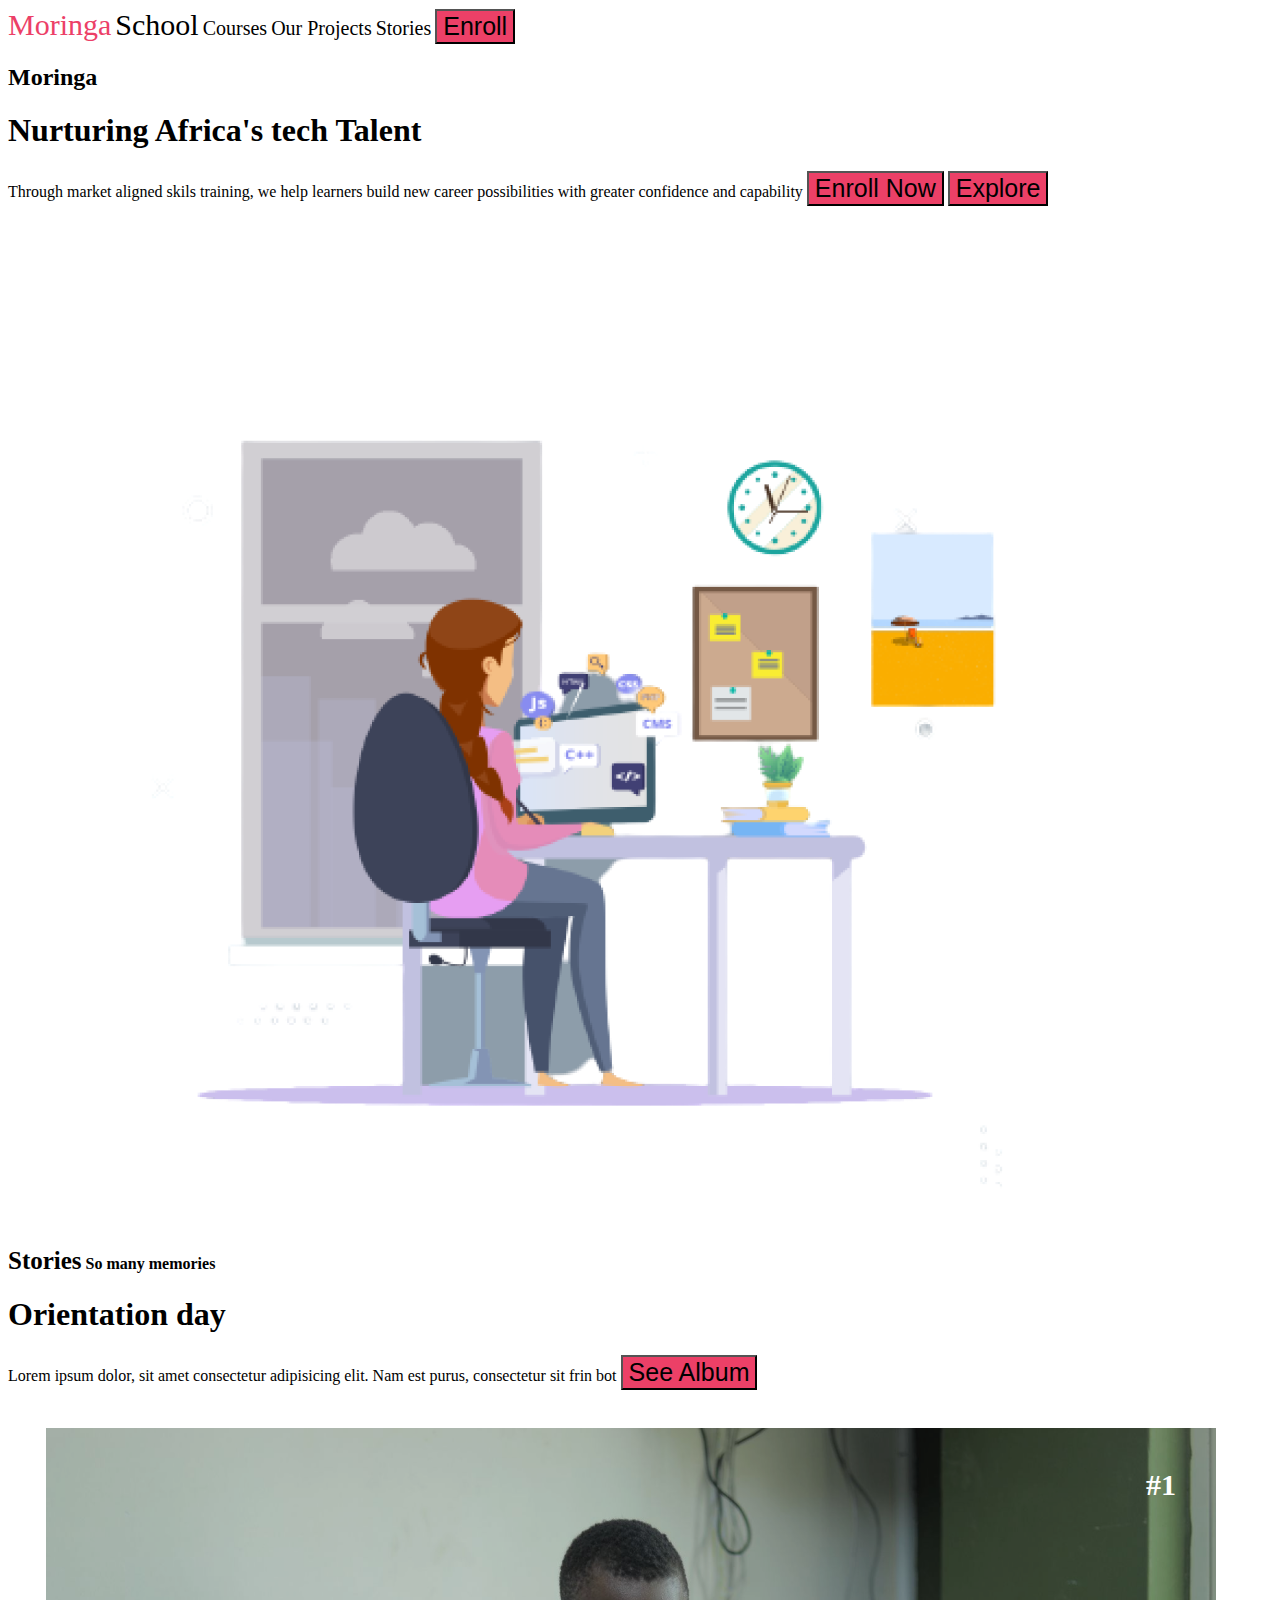
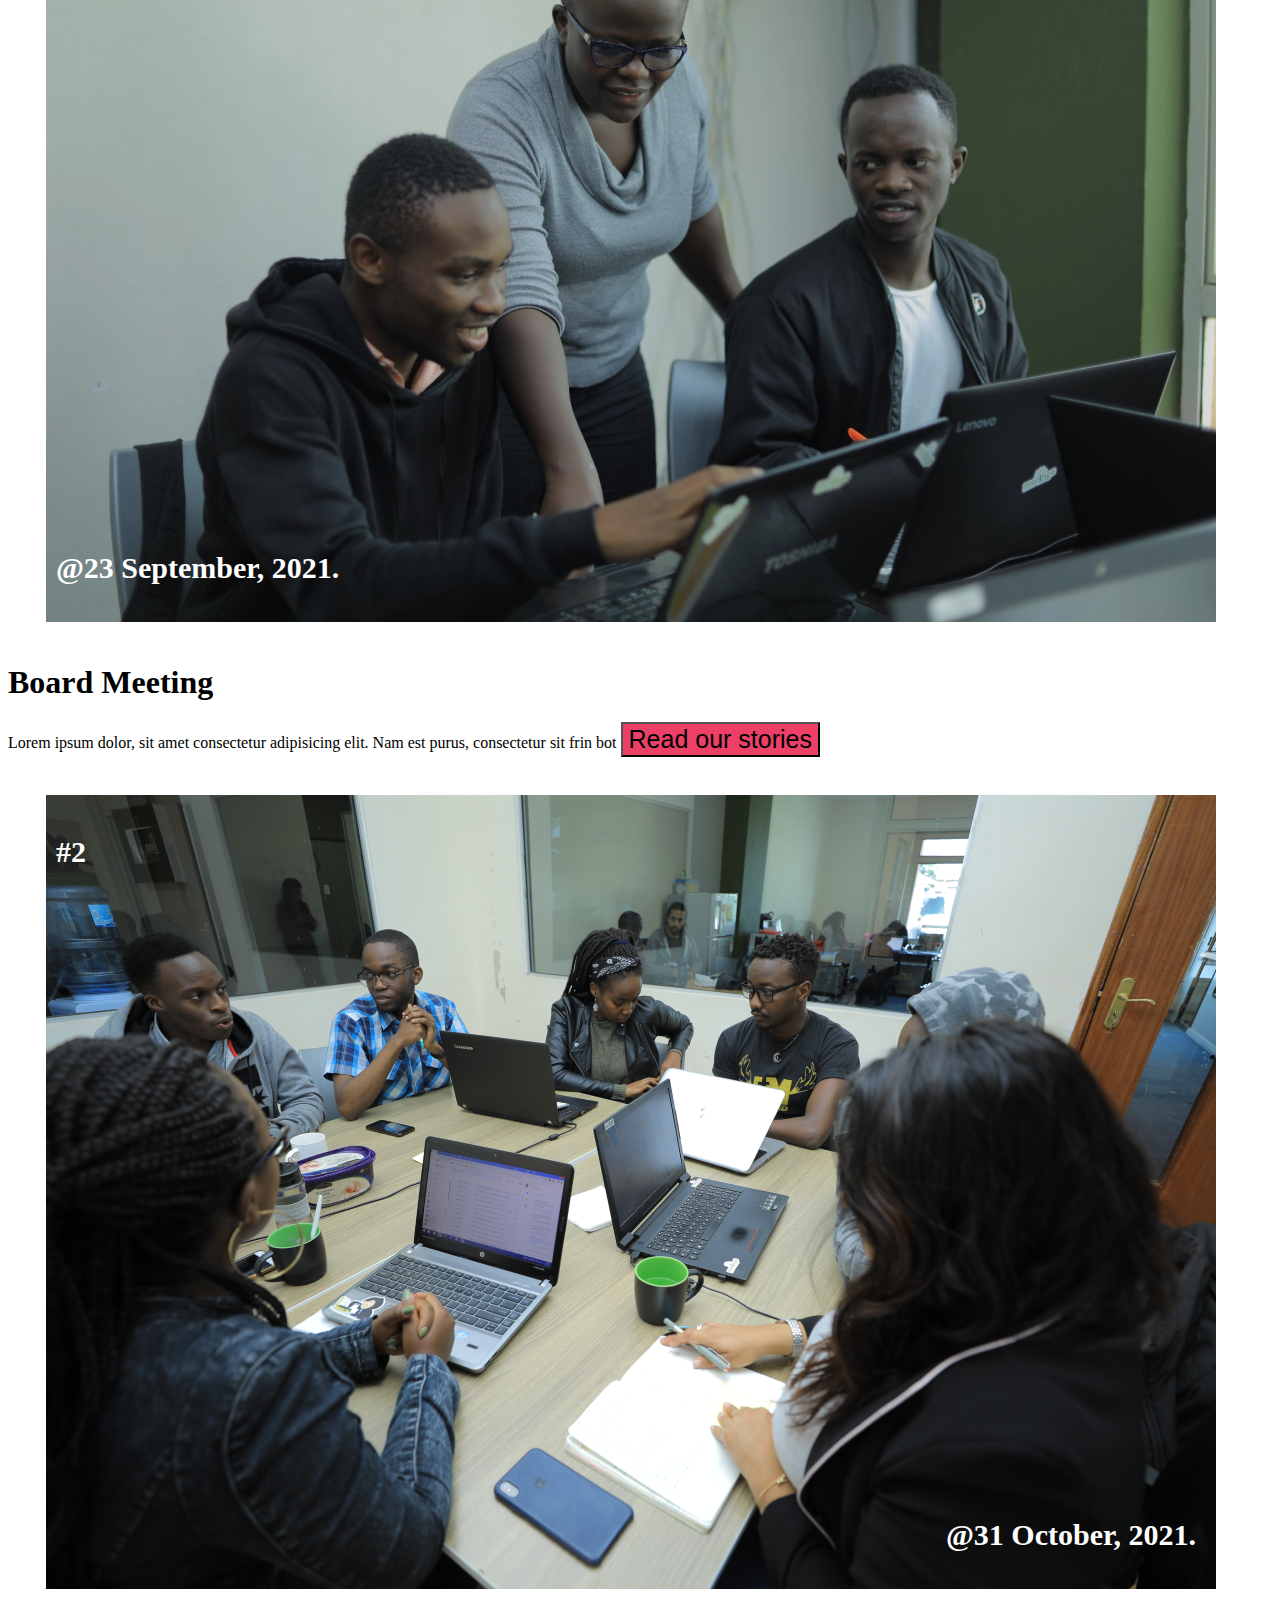
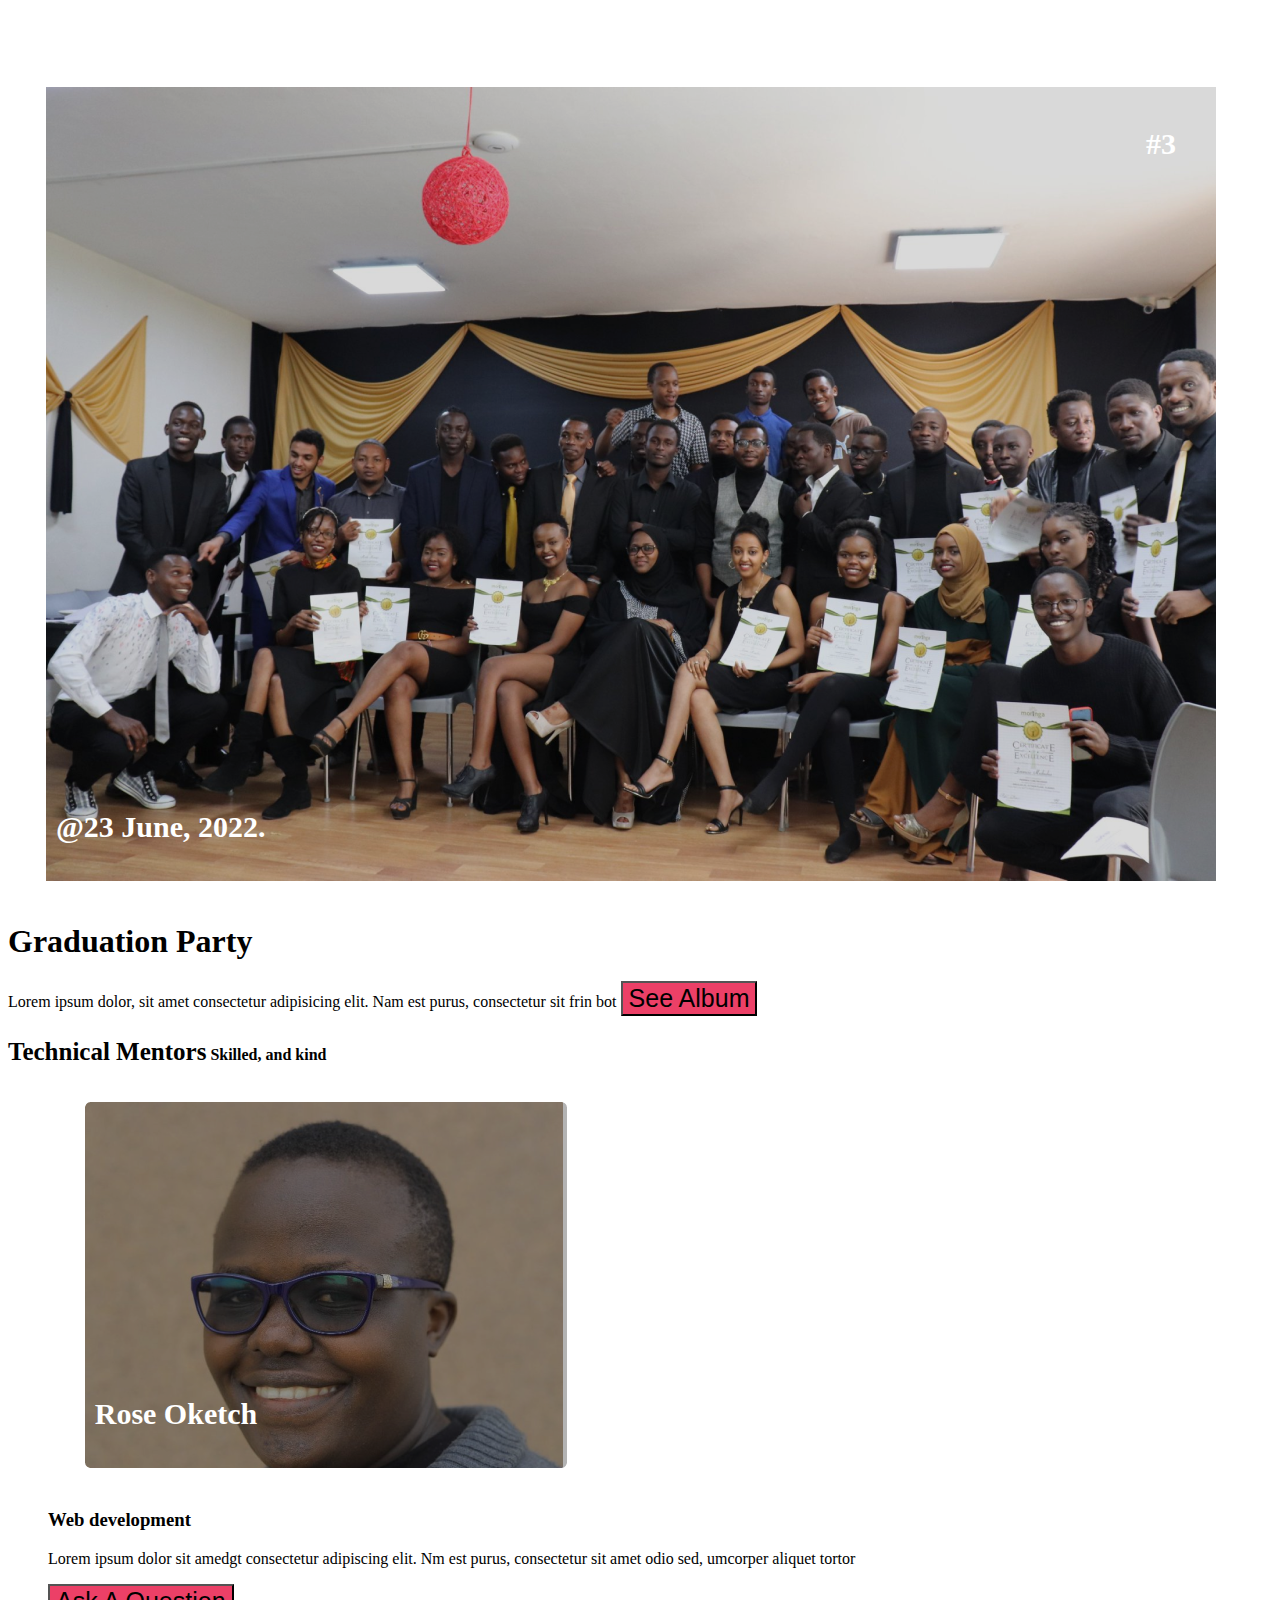
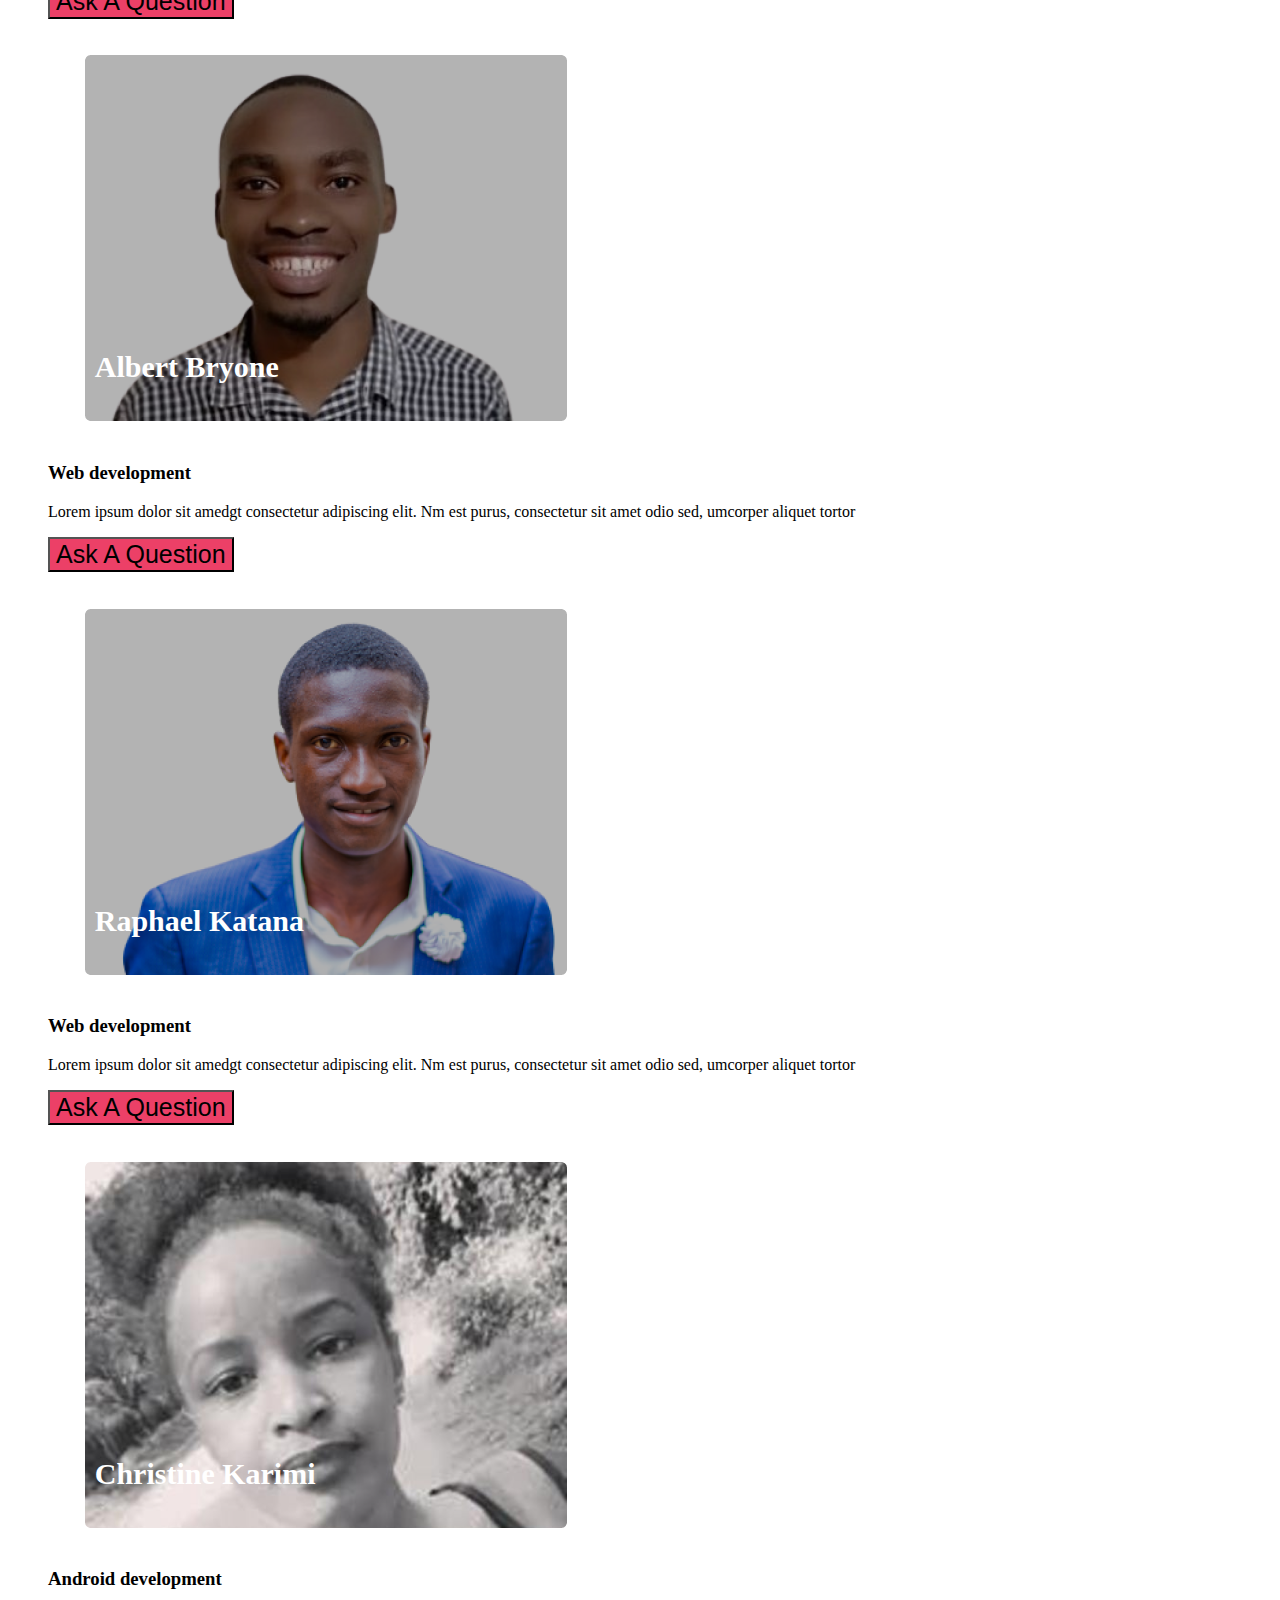
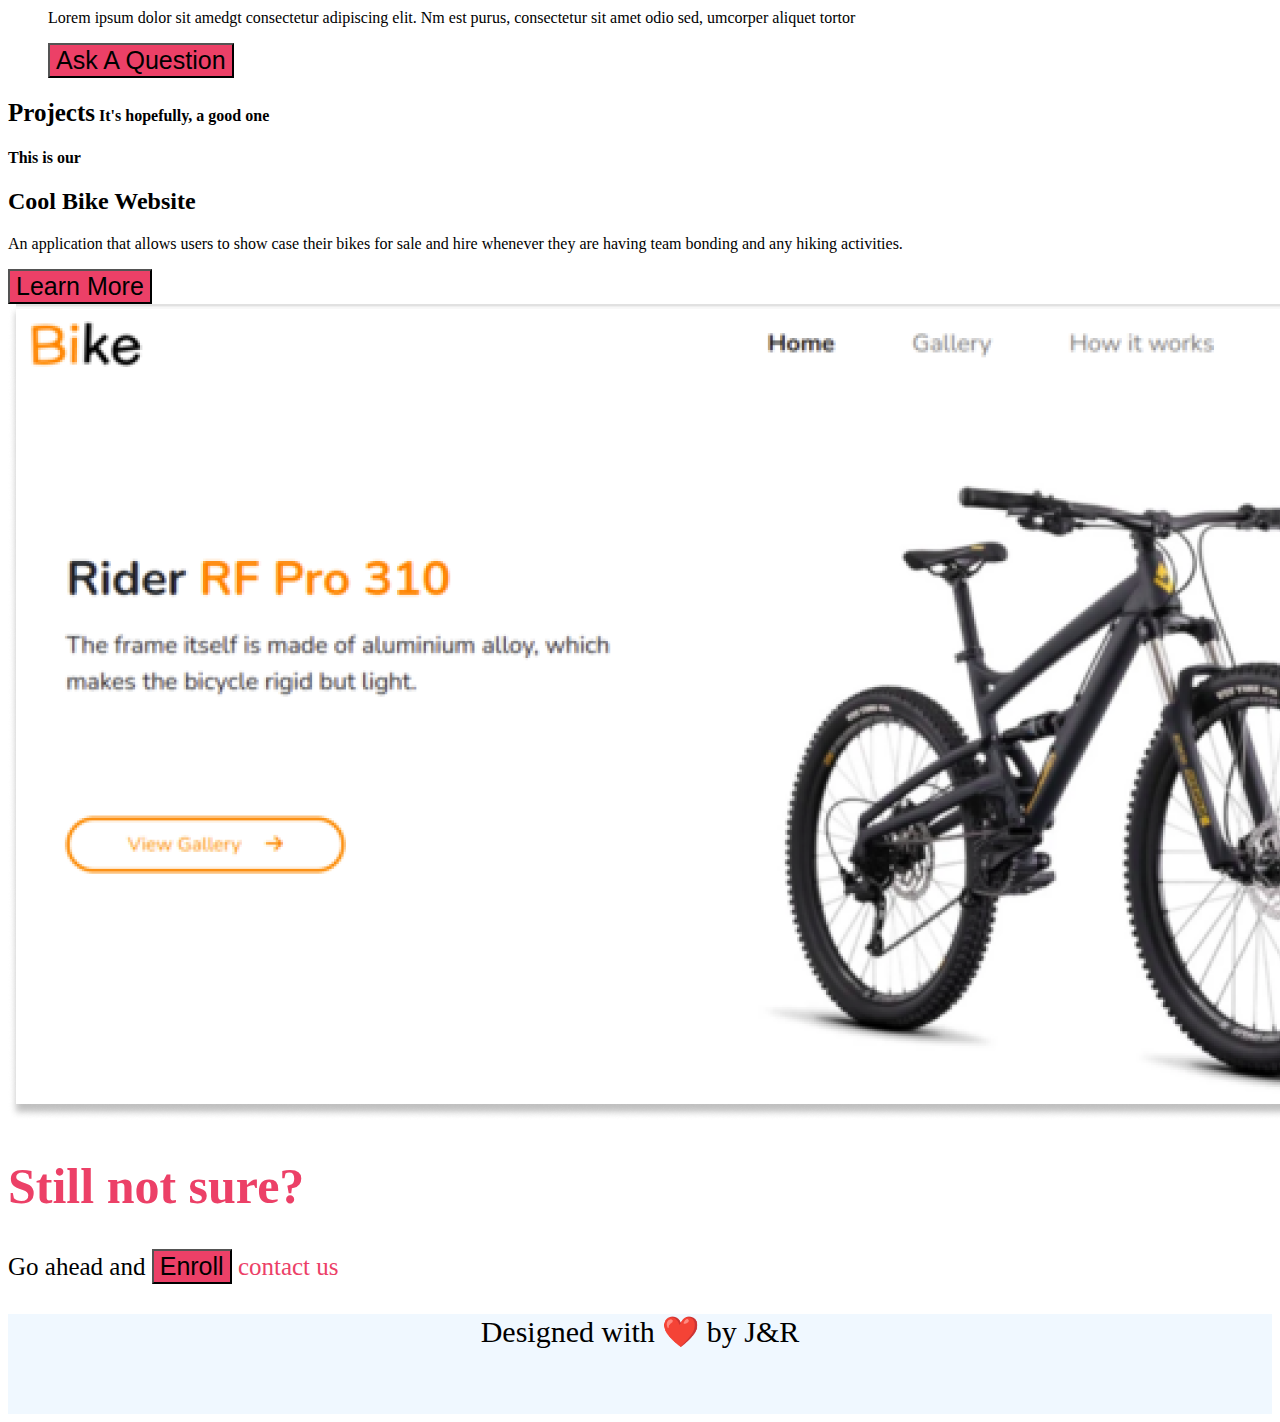
==== index.html @ cd803a80 "Added the overlay text on the images using <div> and classes to specify the css parameters" ====
<!DOCTYPE html>
<html lang="en">
<head>
    <meta charset="UTF-8">
    <meta http-equiv="X-UA-Compatible" content="IE=edge">
    <meta name="viewport" content="width=device-width, initial-scale=1.0">
    <title>Moringa School</title>
    <link rel="stylesheet" type="text/css" href="./assets/css/style.css">
</head>
<body>
    <header>
        <div class="bar">
            <a class="mor">Moringa</a> <a class="nav">School</a>
            <a class="cour">Courses</a>
            <a class="cour">Our Projects</a>
            <a class="cour">Stories</a>
            <button class="btn">Enroll</button>
        </div>
    </header>
    <div class="p1">
        <h2>Moringa</h2>
        <h1>Nurturing Africa's tech Talent</h1>
        <p>Through market aligned skils training, we help learners build new career possibilities with greater confidence and capability 
            <button class="btn">Enroll Now</button>
            <button class="btn">Explore</button>
        </p>
        <img class="img1" src="assets/images/image1.png" alt="IMG">
        <br>
    </div>
    
    <h4><a class="stor"><strong>Stories</strong></a> So many memories</h4>
    <div>
        <h1>Orientation day</h1>
        <p>
            Lorem ipsum dolor, sit amet consectetur adipisicing elit. Nam est purus, consectetur sit frin bot
            <button class="btn">See Album</button>
        </p>
        <div class="img">
            <img src="assets/images/image 2.png" alt="IMG">
            <h4 class="ck">
                @23 September, 2021.
            </h4>
            <h3 class="top">
                #1
            </h3>
        </div>
    </div>
    <div>
        <h1>Board Meeting</h1>
        <p>
            Lorem ipsum dolor, sit amet consectetur adipisicing elit. Nam est purus, consectetur sit frin bot
            <button class="btn">Read our stories</button>
        </p>
        <div class="img">
            <img src="assets/images/image 3.png" alt="IMG">
            <h4 class="img3">
                @31 October, 2021.
            </h4>
            <h3 class="tl">
                #2
            </h3>
        </div>
    </div>
    <br>
    <div>
        <div class="img">
            <img src="assets/images/image 4.png" alt="IMG">
            <h4 class="ck">
                @23 June, 2022.
            </h4>
            <h3 class="top">
                #3
            </h3>
        </div>
        <h1>Graduation Party</h1>
        <p>
            Lorem ipsum dolor, sit amet consectetur adipisicing elit. Nam est purus, consectetur sit frin bot
            <button class="btn">See Album</button>
        </p>
    </div>
    <h4><a class="stor"><strong>Technical Mentors</strong></a> Skilled, and kind</h4>
    <div>
       <ul>
           <div>
            <div class="img">
                <img src="assets/images/image 5.png" alt="IMG">
                <h4 class="ck">
                    Rose Oketch
                </h4>
            </div>
               <h3>Web development</h3>
               <p>Lorem ipsum dolor sit amedgt consectetur adipiscing elit. Nm est purus, consectetur sit amet odio sed, umcorper aliquet tortor</p>
               <button class="btn">Ask A Question</button>
           </div>
           <div>
            <div class="img">
                <img src="assets/images/image 6.png" alt="IMG">
                <h4 class="ck">
                    Albert Bryone
                </h4>
            </div>
                <h3>Web development</h3>
                <p>Lorem ipsum dolor sit amedgt consectetur adipiscing elit. Nm est purus, consectetur sit amet odio sed, umcorper aliquet tortor</p>
                <button class="btn">Ask A Question</button>
            </div>
            <div>
                <div class="img">
                    <img src="assets/images/image 7.png" alt="IMG">
                    <h4 class="ck">
                        Raphael Katana
                    </h4>
                </div>
                <h3>Web development</h3>
                <p>Lorem ipsum dolor sit amedgt consectetur adipiscing elit. Nm est purus, consectetur sit amet odio sed, umcorper aliquet tortor</p>
                <button class="btn">Ask A Question</button>
            </div>
            <div>
                <div class="img">
                    <img src="assets/images/image 8.png" alt="IMG">
                    <h4 class="ck">
                        Christine Karimi
                    </h4>
                </div>
                
                <h3>Android development</h3>
                <p>Lorem ipsum dolor sit amedgt consectetur adipiscing elit. Nm est purus, consectetur sit amet odio sed, umcorper aliquet tortor</p>
                <button class="btn">Ask A Question</button>
            </div>
       </ul>
    </div>
    <h4><a class="stor"><strong>Projects</strong></a> It's hopefully, a good one</h4>
    <div>
        <h4>This is our</h4>
        <h2>Cool Bike Website</h2>
        <p>An application that allows users to show case their bikes for sale and hire whenever they are having team bonding and any hiking activities.</p>
        <button class="btn">Learn More</button>
        <img src="assets/images/image 9.png" alt="IMG">
    </div>
    <div class="ld">
        <h1 class="h2">Still not sure?</h1>
        <p>Go ahead and <button class="btn">Enroll</button> <a class="con"> contact us</a></p>
    </div>
    <footer>
        <p>Designed with ❤️ by J&R</p>
    </footer>      
</body>
</html>
---- assets/css/style.css ----
body{
    font-family: 'Nunito';
}
.nav{
    font-size: 30px;
}
.bar{
    width: 100%;
}
.cour{
    font-size: 20px;
    text-align: right;
}
.btn{
    font-size: 25px;
    background-color: #EC4067;
    align-items: right;
}

.mor{
    font-size: 30px;
    color: #EC4067;
}

.p1{
    width: 100%;
}
.stor{
    font-size: 25px;
    font-family: 'Nunito';
}
.h2{
    color: #EC4067;
}
.con{
    color: #EC4067;
}
.ld{
    font-size: 25px;
}
footer{
    font-size: 30px;
    text-align: center;
    height: 100px;
    background-color: aliceblue;
    
}
.img{
    margin: 3%;
    position: relative;
}
.ck{
    position: absolute;
    bottom: 1px;
    left: 10px;
    color: white;
    font-size: 30px;
    font: 'Nunito';
}
.top{
    position: absolute;
    top: 10px;
    left: 1100px;
    color: white;
    font-size: 30px;
    font: 'Nunito';
}
.img3{
    position: absolute;
    bottom: 1px;
    left: 900px;
    color: white;
    font-size: 30px;
    font: 'Nunito';
}
.tl{
    position: absolute;
    top: 10px;
    left: 10px;
    color: white;
    font-size: 30px;
    font: 'Nunito';
}
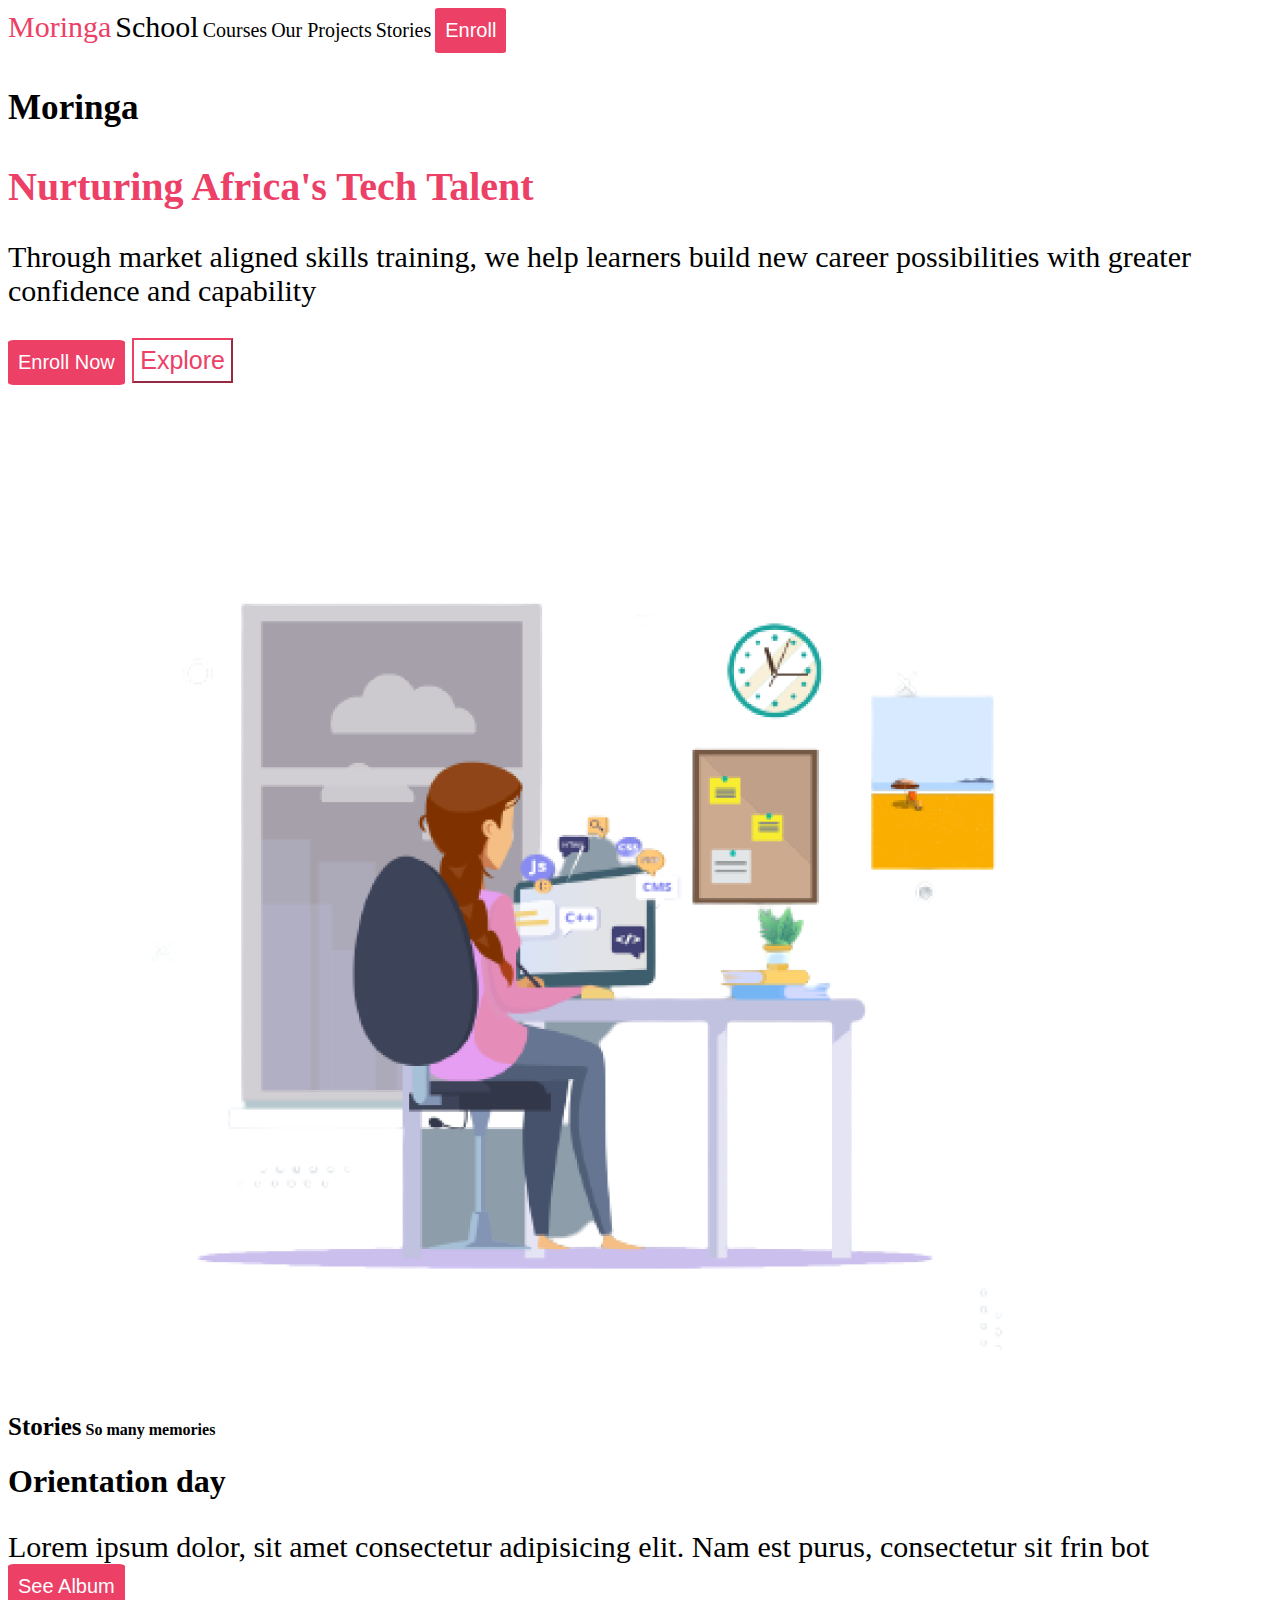
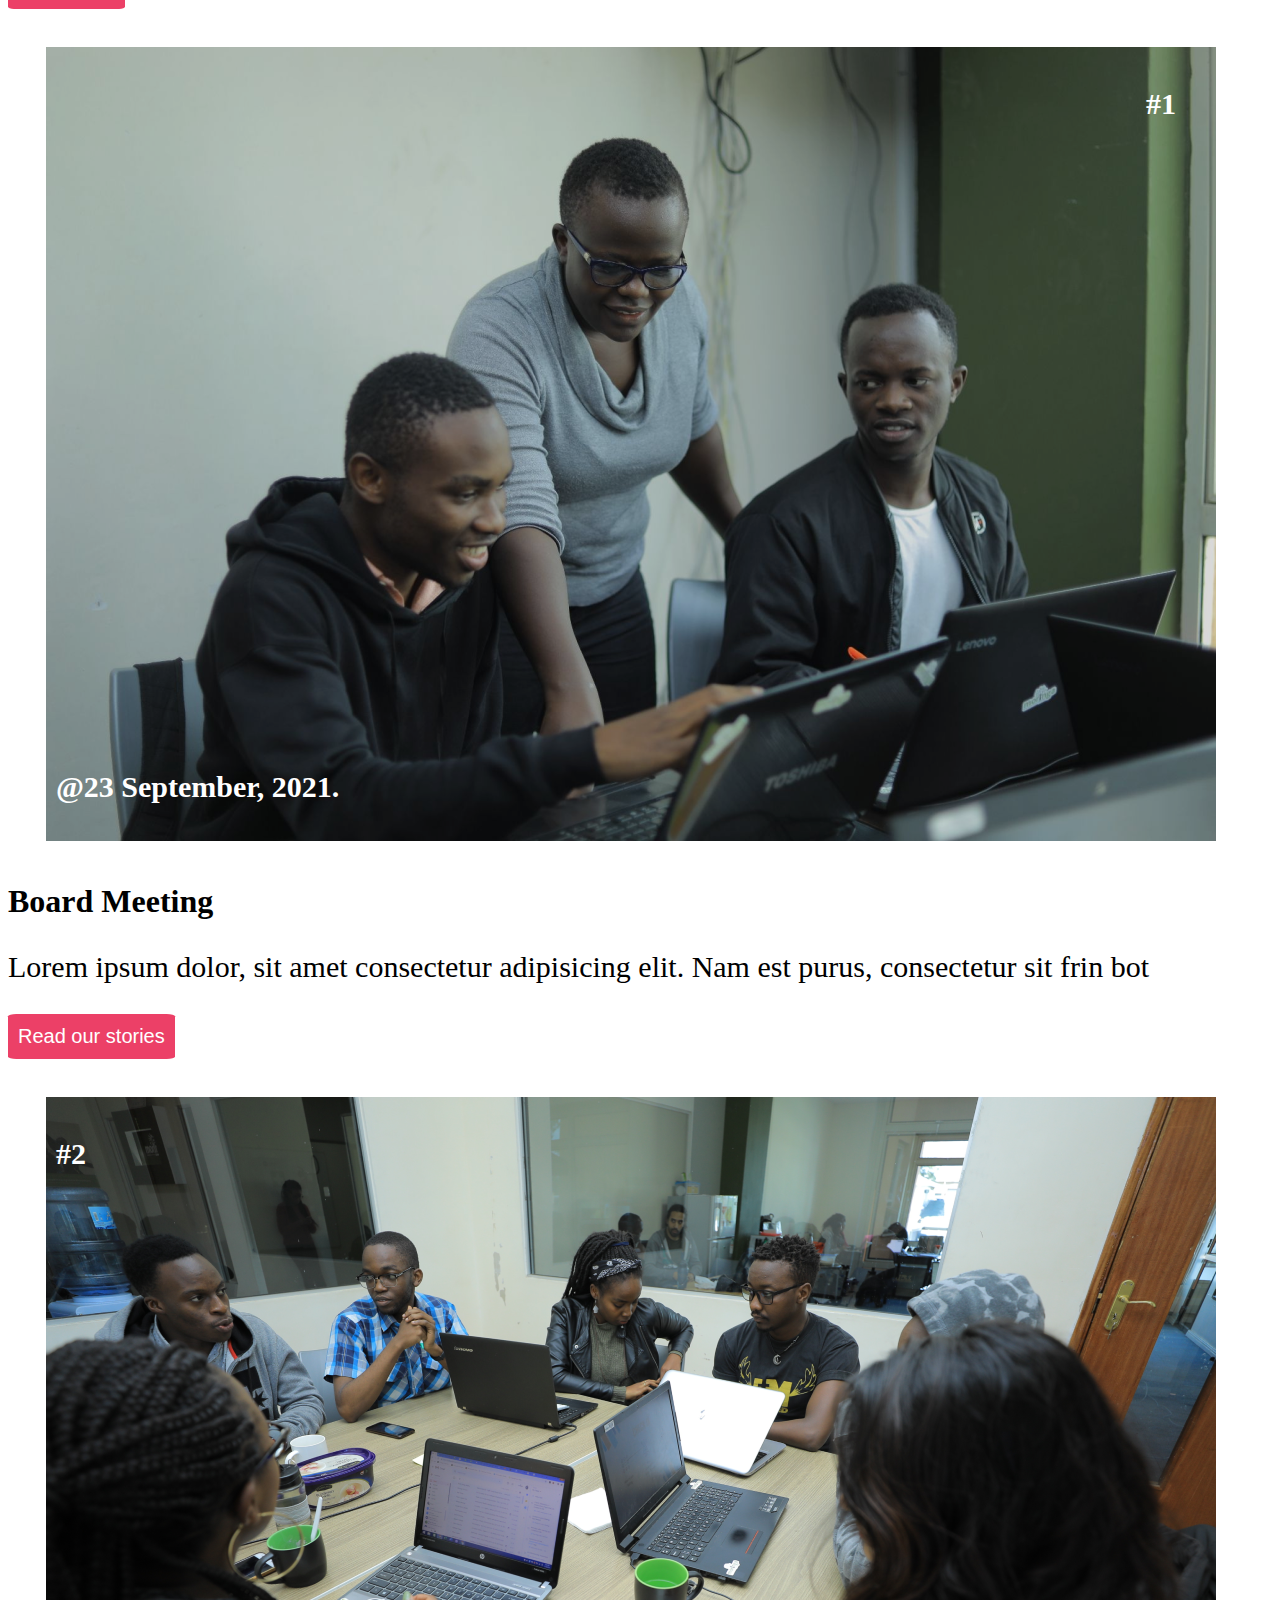
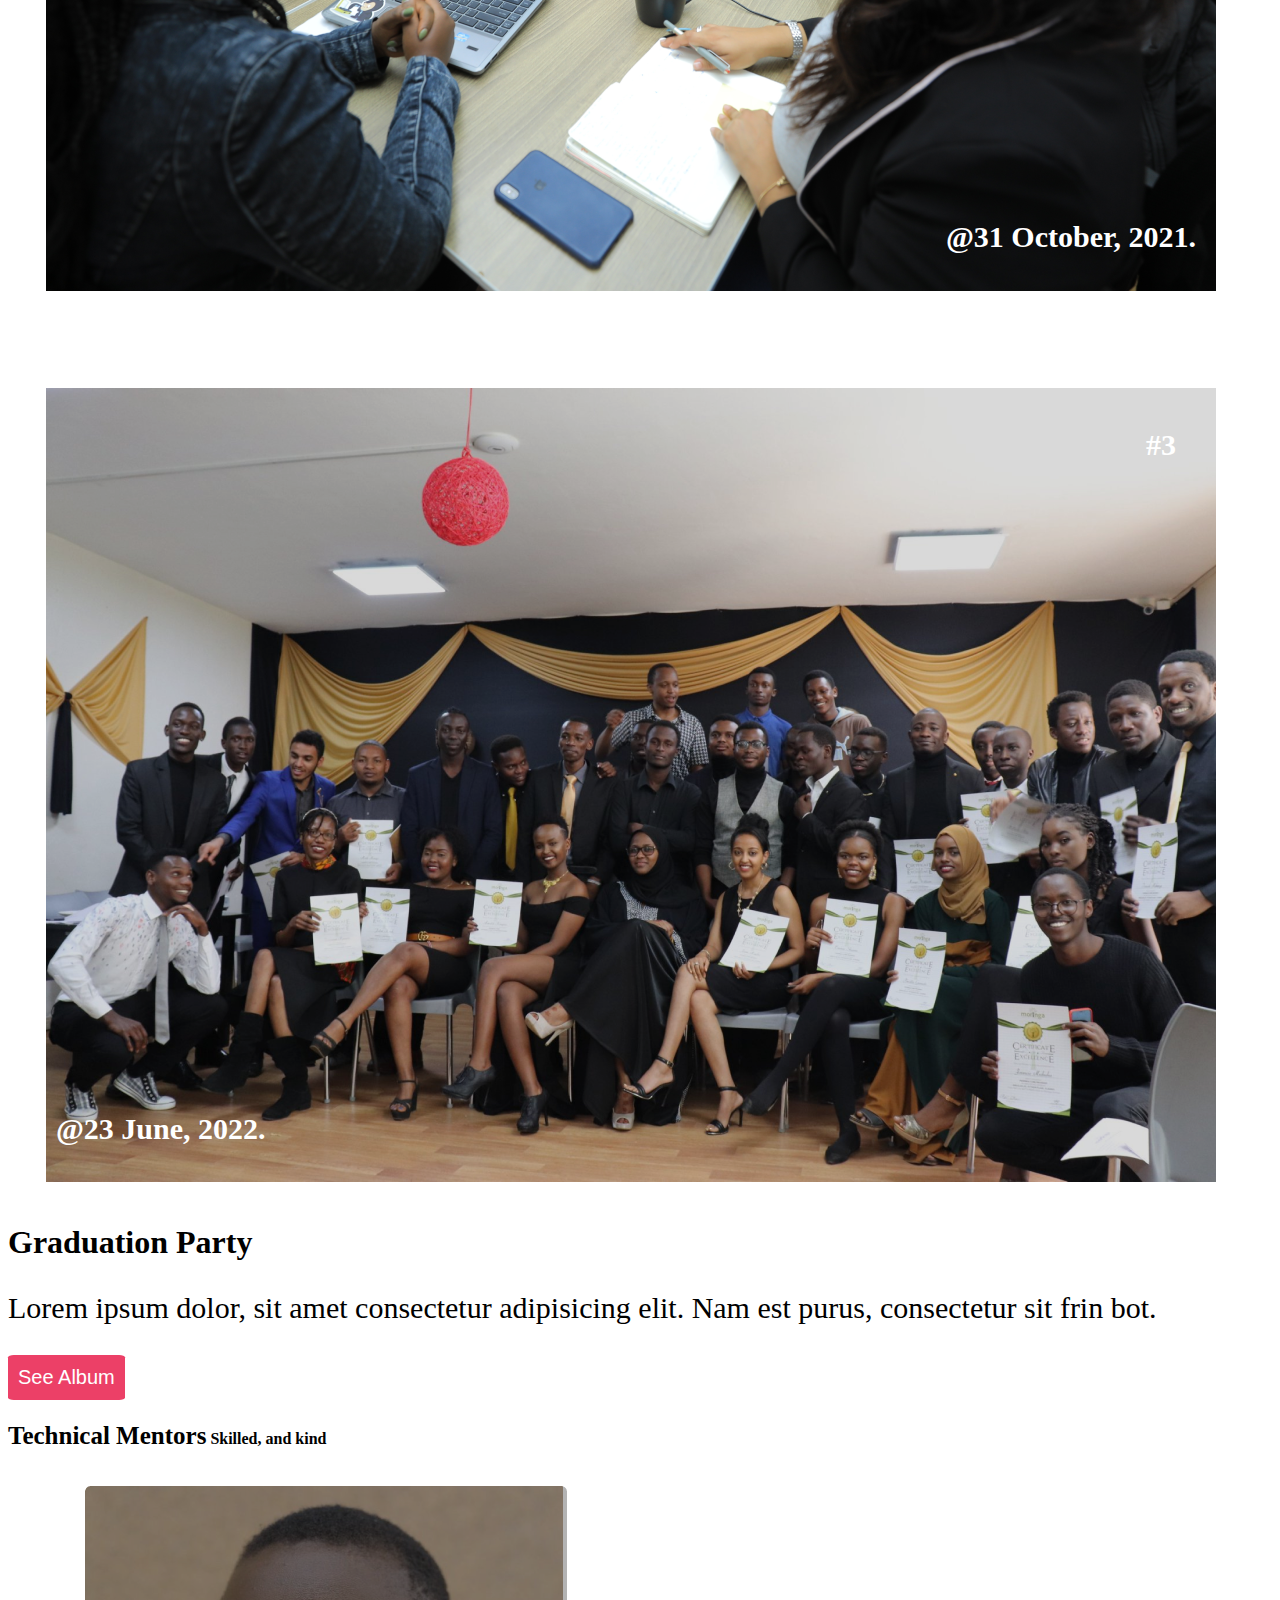
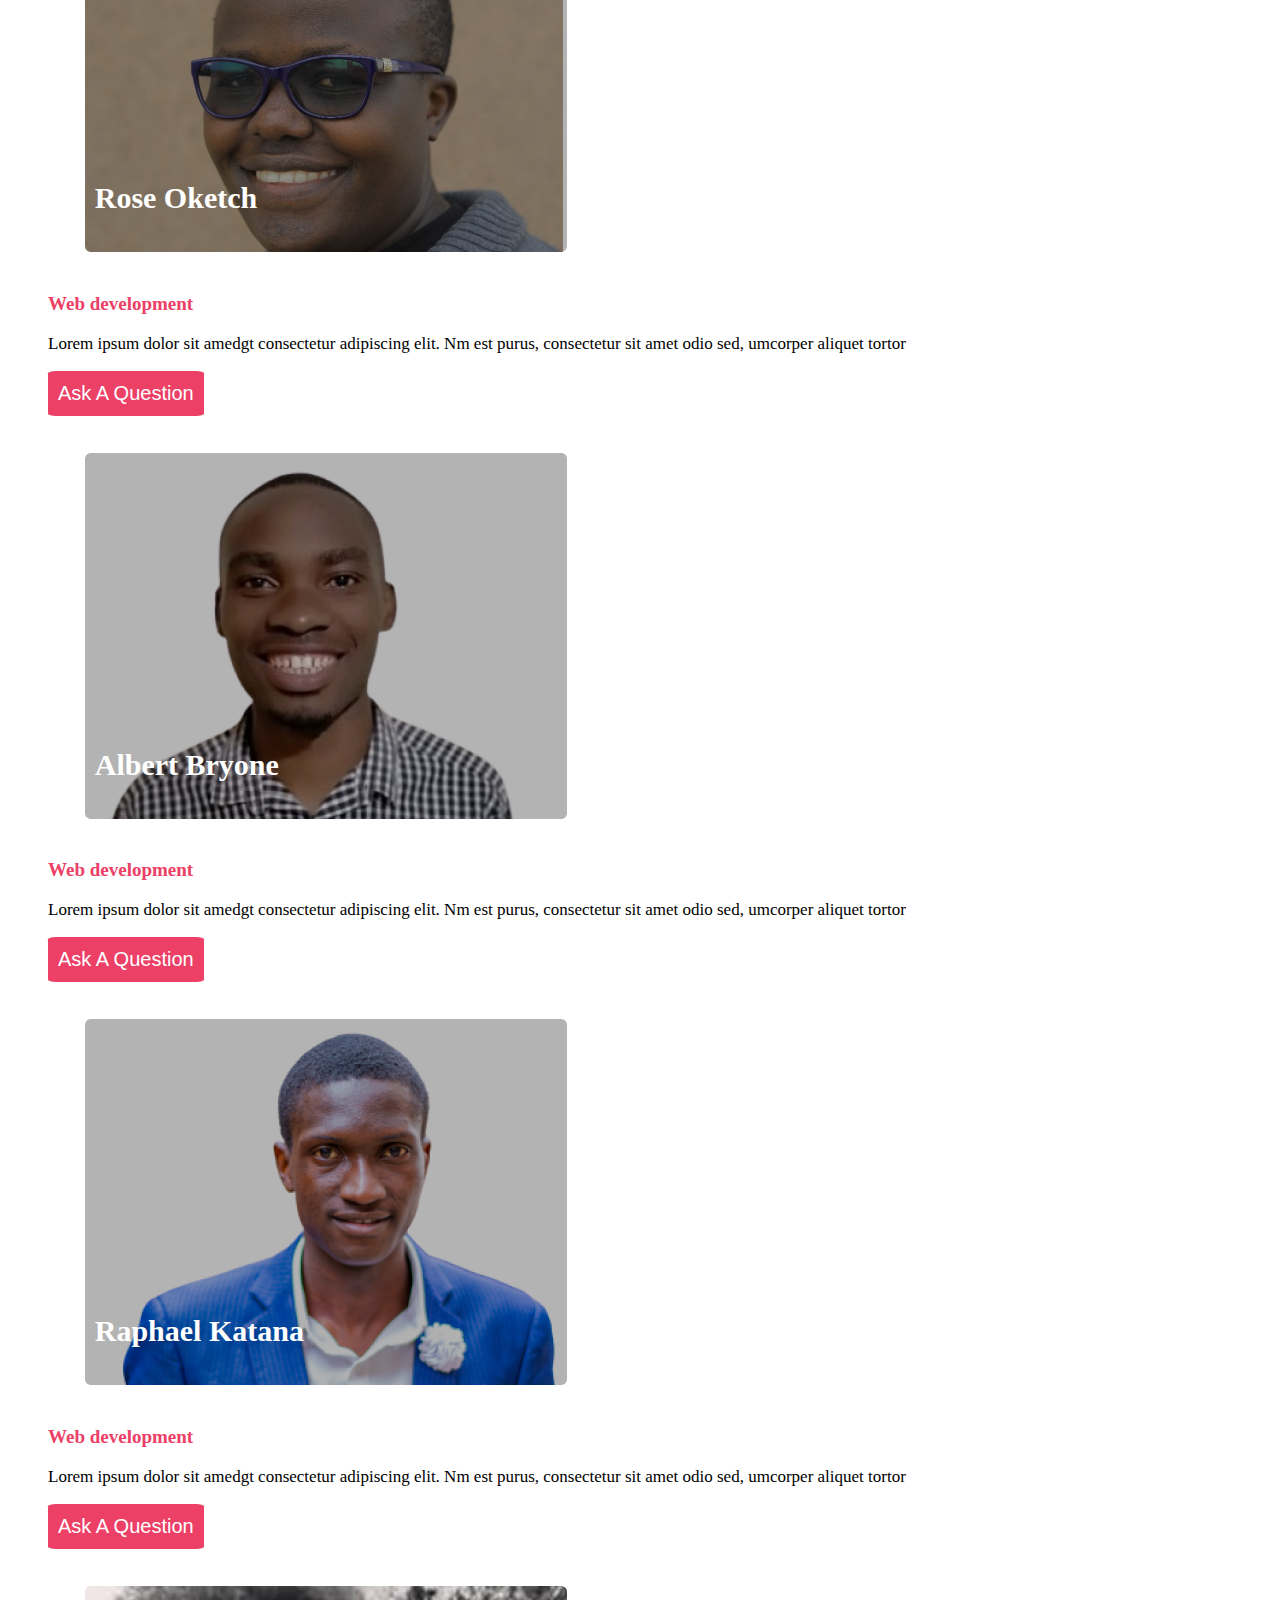
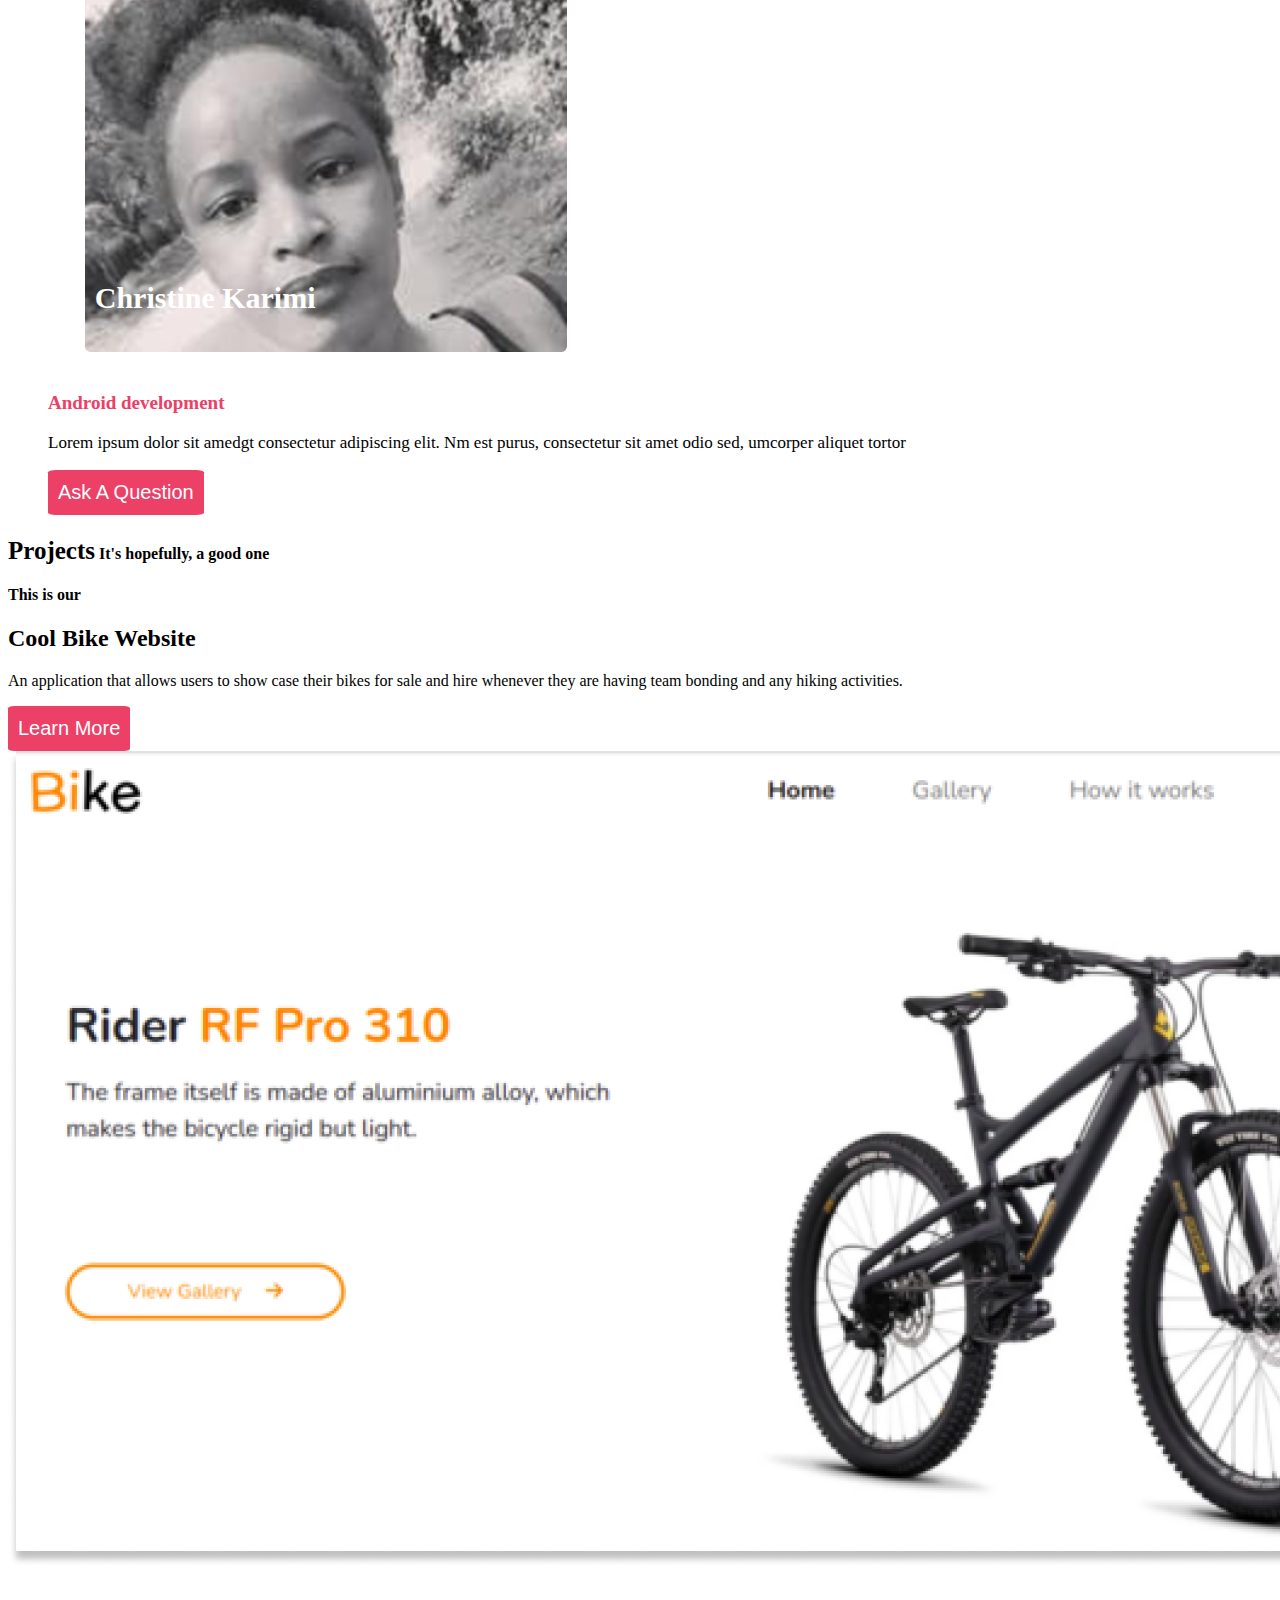
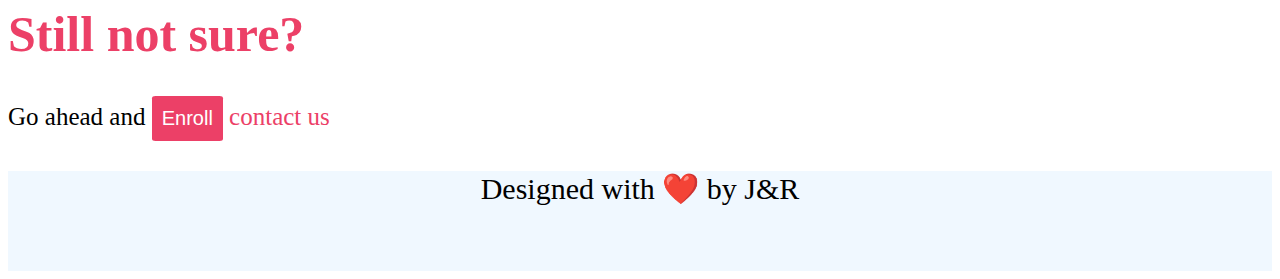
==== commit cf23ba5d: "Designed the buttons and the font color fot the colored text of the website" ====
--- a/index.html
+++ b/index.html
@@ -18,12 +18,13 @@
         </div>
     </header>
     <div class="p1">
-        <h2>Moringa</h2>
-        <h1>Nurturing Africa's tech Talent</h1>
-        <p>Through market aligned skils training, we help learners build new career possibilities with greater confidence and capability 
+        <h3>Moringa</h3>
+        <h1 class="nurture">Nurturing Africa's Tech Talent</h1>
+        <div>
+            <p class="p1">Through market aligned skills training, we help learners build new career possibilities with greater confidence and capability</p>
             <button class="btn">Enroll Now</button>
-            <button class="btn">Explore</button>
-        </p>
+            <button class="btne">Explore</button>
+        </div>
         <img class="img1" src="assets/images/image1.png" alt="IMG">
         <br>
     </div>
@@ -31,7 +32,7 @@
     <h4><a class="stor"><strong>Stories</strong></a> So many memories</h4>
     <div>
         <h1>Orientation day</h1>
-        <p>
+        <p class="p1">
             Lorem ipsum dolor, sit amet consectetur adipisicing elit. Nam est purus, consectetur sit frin bot
             <button class="btn">See Album</button>
         </p>
@@ -47,10 +48,10 @@
     </div>
     <div>
         <h1>Board Meeting</h1>
-        <p>
+        <p class="p1">
             Lorem ipsum dolor, sit amet consectetur adipisicing elit. Nam est purus, consectetur sit frin bot
-            <button class="btn">Read our stories</button>
         </p>
+        <button class="btn">Read our stories</button>
         <div class="img">
             <img src="assets/images/image 3.png" alt="IMG">
             <h4 class="img3">
@@ -73,10 +74,10 @@
             </h3>
         </div>
         <h1>Graduation Party</h1>
-        <p>
-            Lorem ipsum dolor, sit amet consectetur adipisicing elit. Nam est purus, consectetur sit frin bot
-            <button class="btn">See Album</button>
+        <p class="p1">
+            Lorem ipsum dolor, sit amet consectetur adipisicing elit. Nam est purus, consectetur sit frin bot.
         </p>
+        <button class="btn">See Album</button>
     </div>
     <h4><a class="stor"><strong>Technical Mentors</strong></a> Skilled, and kind</h4>
     <div>
@@ -88,8 +89,8 @@
                     Rose Oketch
                 </h4>
             </div>
-               <h3>Web development</h3>
-               <p>Lorem ipsum dolor sit amedgt consectetur adipiscing elit. Nm est purus, consectetur sit amet odio sed, umcorper aliquet tortor</p>
+               <h3 class="web">Web development</h3>
+               <p class="tm">Lorem ipsum dolor sit amedgt consectetur adipiscing elit. Nm est purus, consectetur sit amet odio sed, umcorper aliquet tortor</p>
                <button class="btn">Ask A Question</button>
            </div>
            <div>
@@ -99,8 +100,8 @@
                     Albert Bryone
                 </h4>
             </div>
-                <h3>Web development</h3>
-                <p>Lorem ipsum dolor sit amedgt consectetur adipiscing elit. Nm est purus, consectetur sit amet odio sed, umcorper aliquet tortor</p>
+                <h3 class="web">Web development</h3>
+                <p class="tm">Lorem ipsum dolor sit amedgt consectetur adipiscing elit. Nm est purus, consectetur sit amet odio sed, umcorper aliquet tortor</p>
                 <button class="btn">Ask A Question</button>
             </div>
             <div>
@@ -110,8 +111,8 @@
                         Raphael Katana
                     </h4>
                 </div>
-                <h3>Web development</h3>
-                <p>Lorem ipsum dolor sit amedgt consectetur adipiscing elit. Nm est purus, consectetur sit amet odio sed, umcorper aliquet tortor</p>
+                <h3 class="web">Web development</h3>
+                <p class="tm">Lorem ipsum dolor sit amedgt consectetur adipiscing elit. Nm est purus, consectetur sit amet odio sed, umcorper aliquet tortor</p>
                 <button class="btn">Ask A Question</button>
             </div>
             <div>
@@ -122,8 +123,8 @@
                     </h4>
                 </div>
                 
-                <h3>Android development</h3>
-                <p>Lorem ipsum dolor sit amedgt consectetur adipiscing elit. Nm est purus, consectetur sit amet odio sed, umcorper aliquet tortor</p>
+                <h3 class="web">Android development</h3>
+                <p class="tm">Lorem ipsum dolor sit amedgt consectetur adipiscing elit. Nm est purus, consectetur sit amet odio sed, umcorper aliquet tortor</p>
                 <button class="btn">Ask A Question</button>
             </div>
        </ul>
--- a/assets/css/style.css
+++ b/assets/css/style.css
@@ -12,9 +12,16 @@
     text-align: right;
 }
 .btn{
-    font-size: 25px;
+    font-size: 20px;
     background-color: #EC4067;
     align-items: right;
+    color: white;
+    border-style: hidden;
+    border-radius: 5%;
+    text-align: center;
+    width: auto; 
+    height: 45px; 
+    padding: 10px;
 }
 
 .mor{
@@ -81,3 +88,27 @@
     font-size: 30px;
     font: 'Nunito';
 }
+.nurture{
+    font-size: 40px;
+    color: #EC4067;
+}
+.btne{
+    font-size: 25px;
+    background-color: white;
+    align-items: right;
+    color: #EC4067;
+    border-color: #EC4067;
+    width: auto; 
+    height: 45px; 
+    border-radius: 0%;
+}
+.p1{
+    font-size: 30px;
+}
+.tm{
+    font-size: 17px;
+}
+.web{
+    color: #EC4067;
+    font-size: 19px;
+}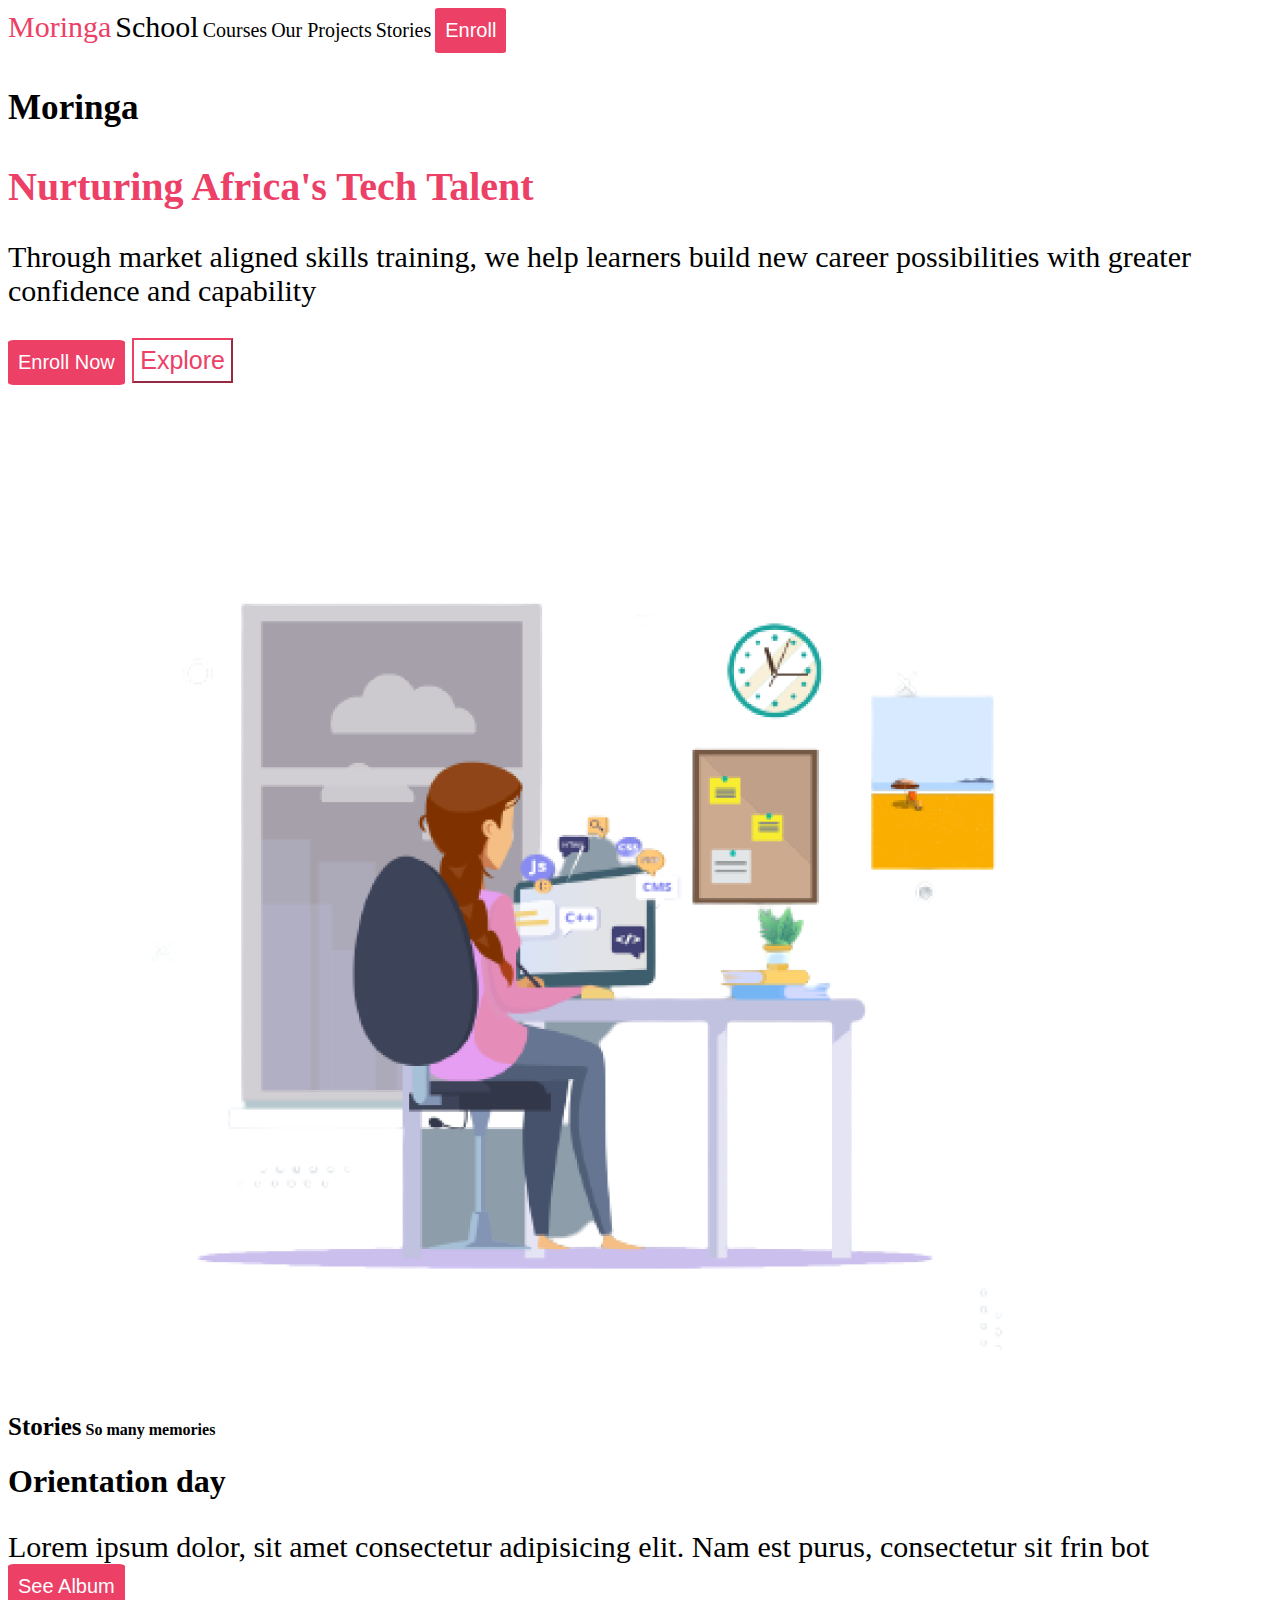
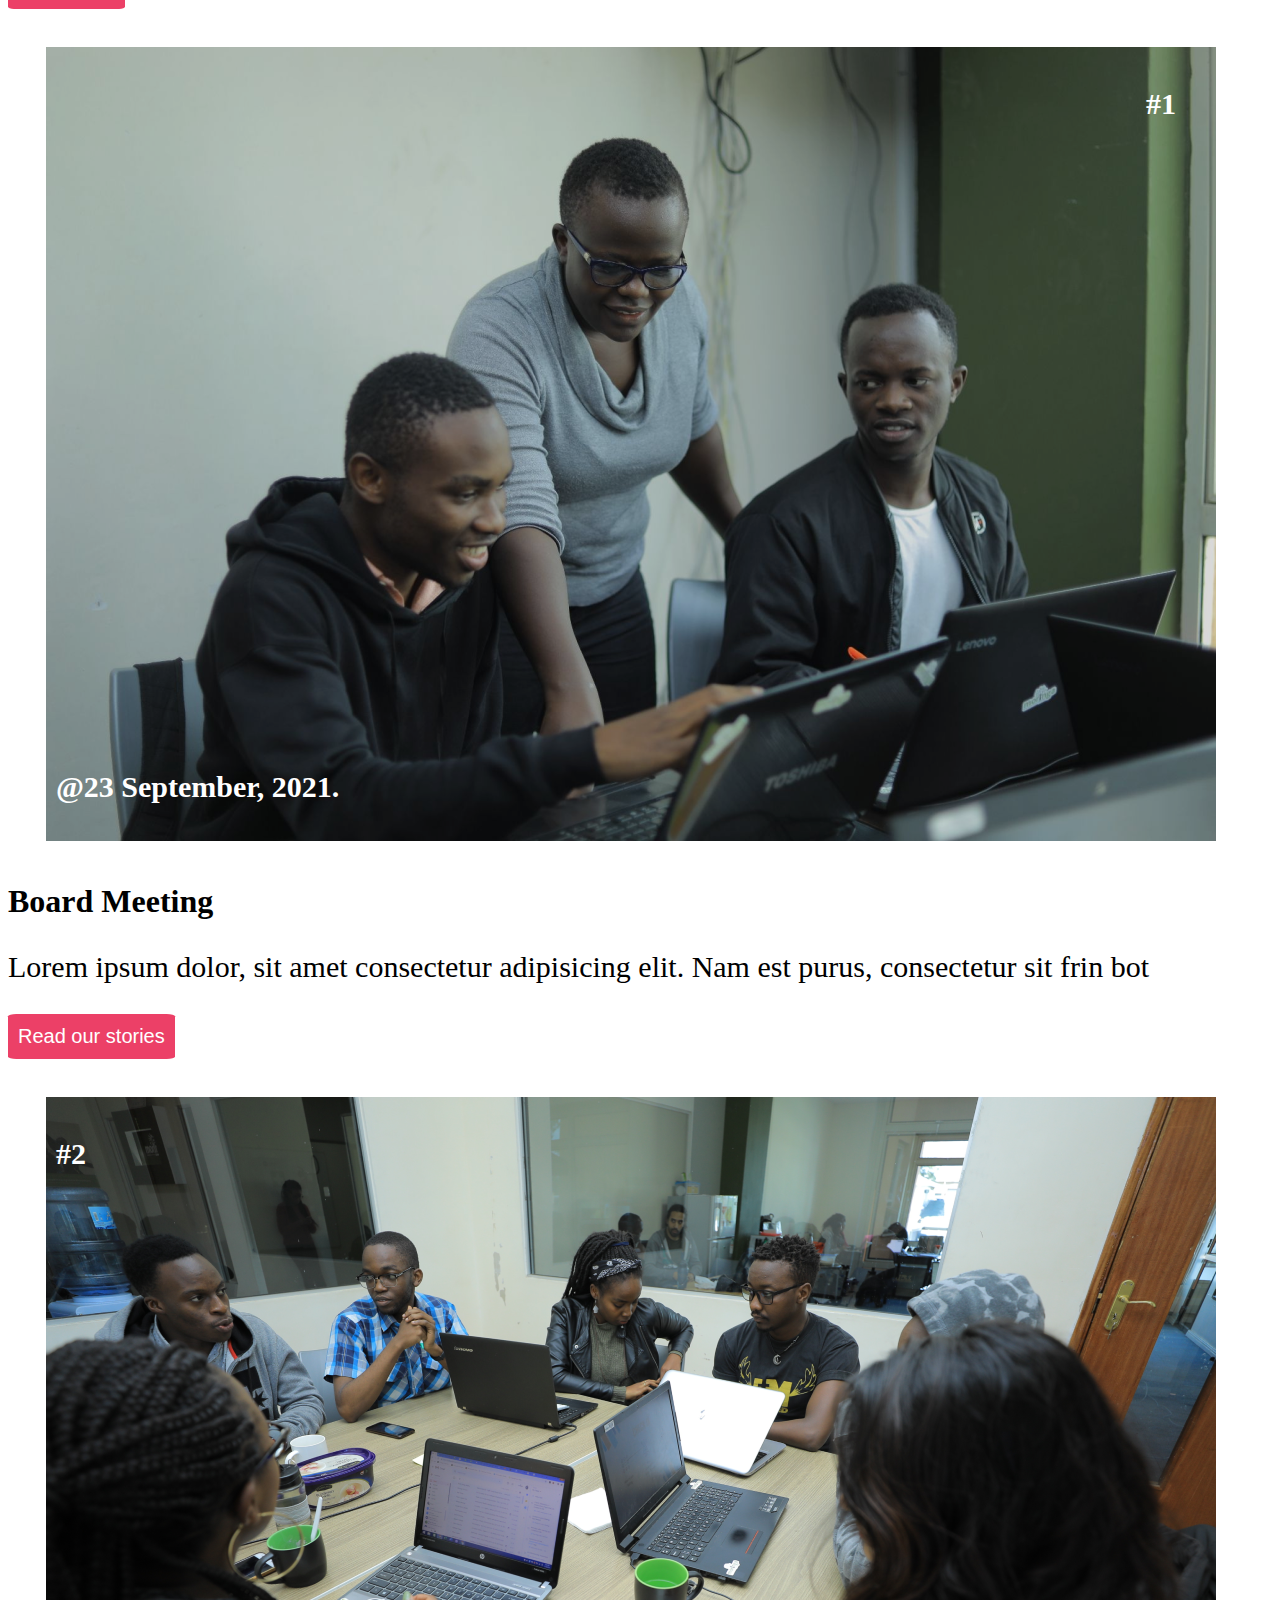
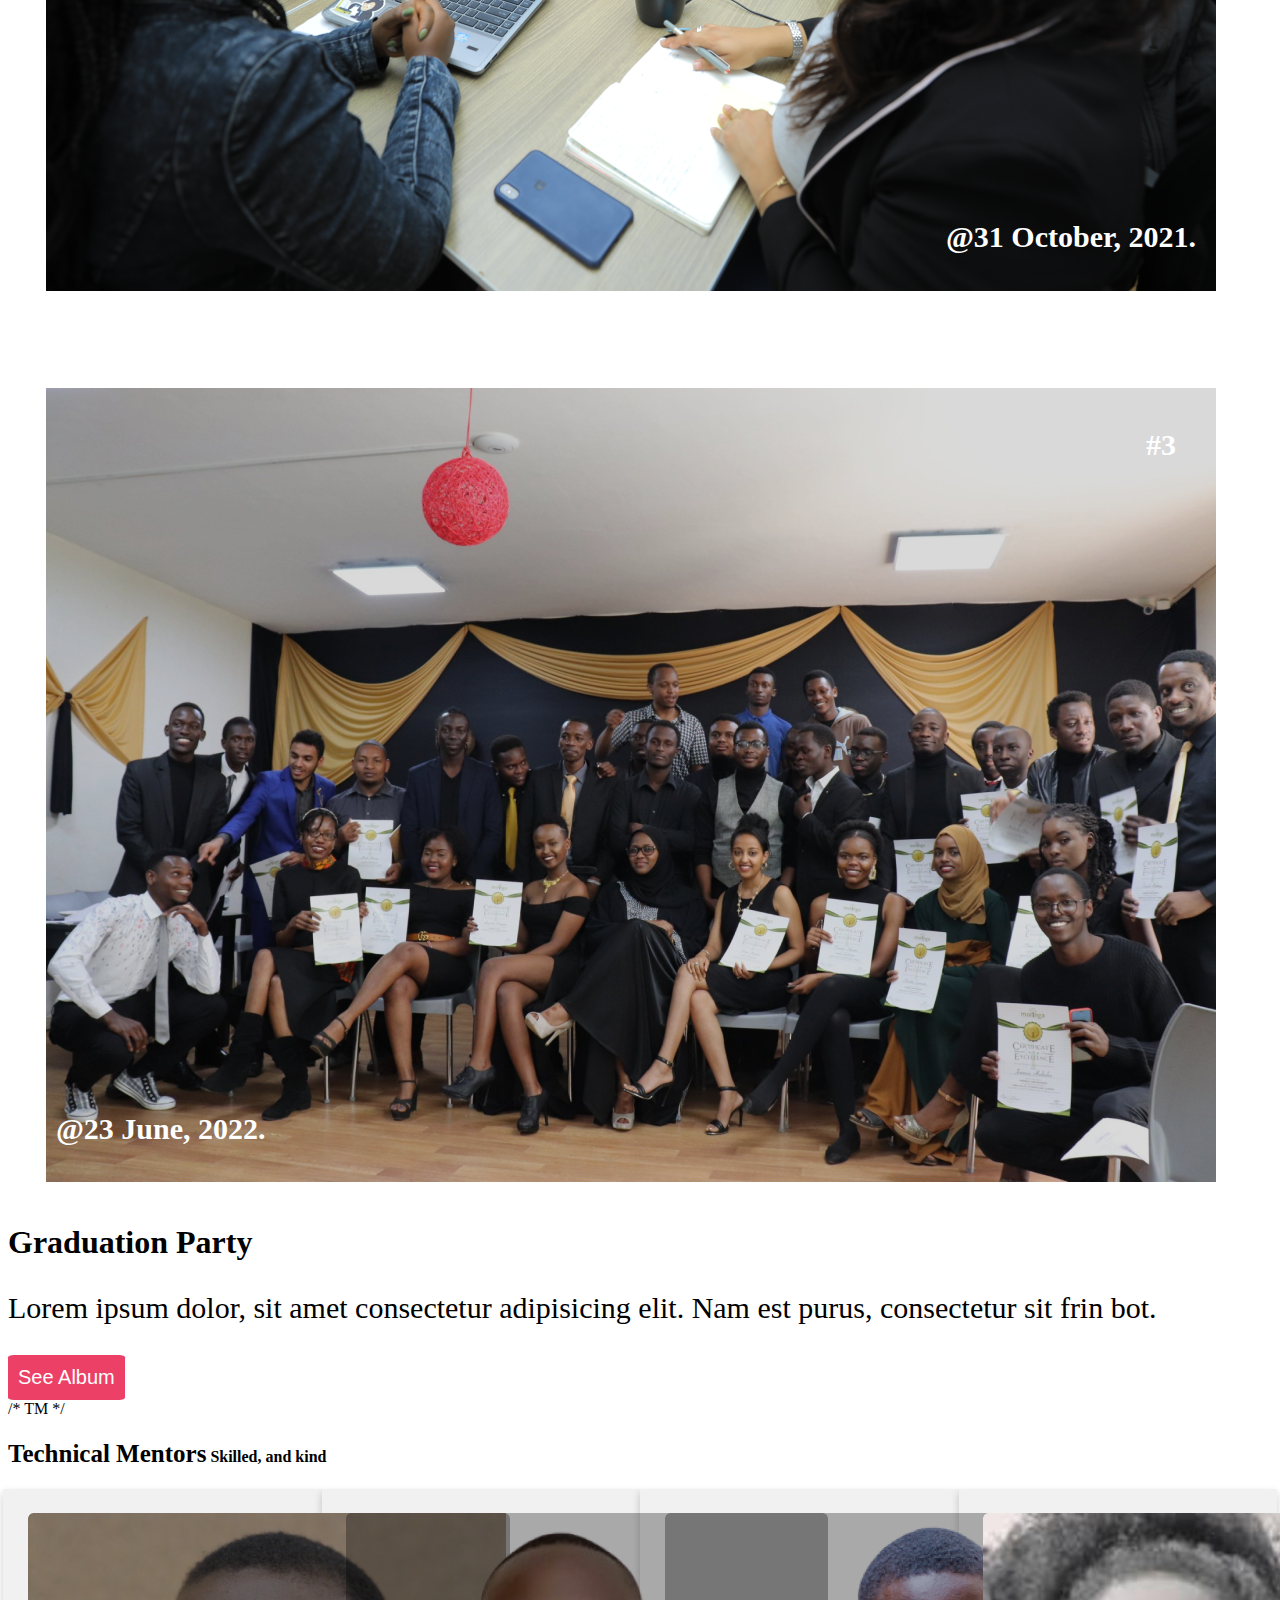
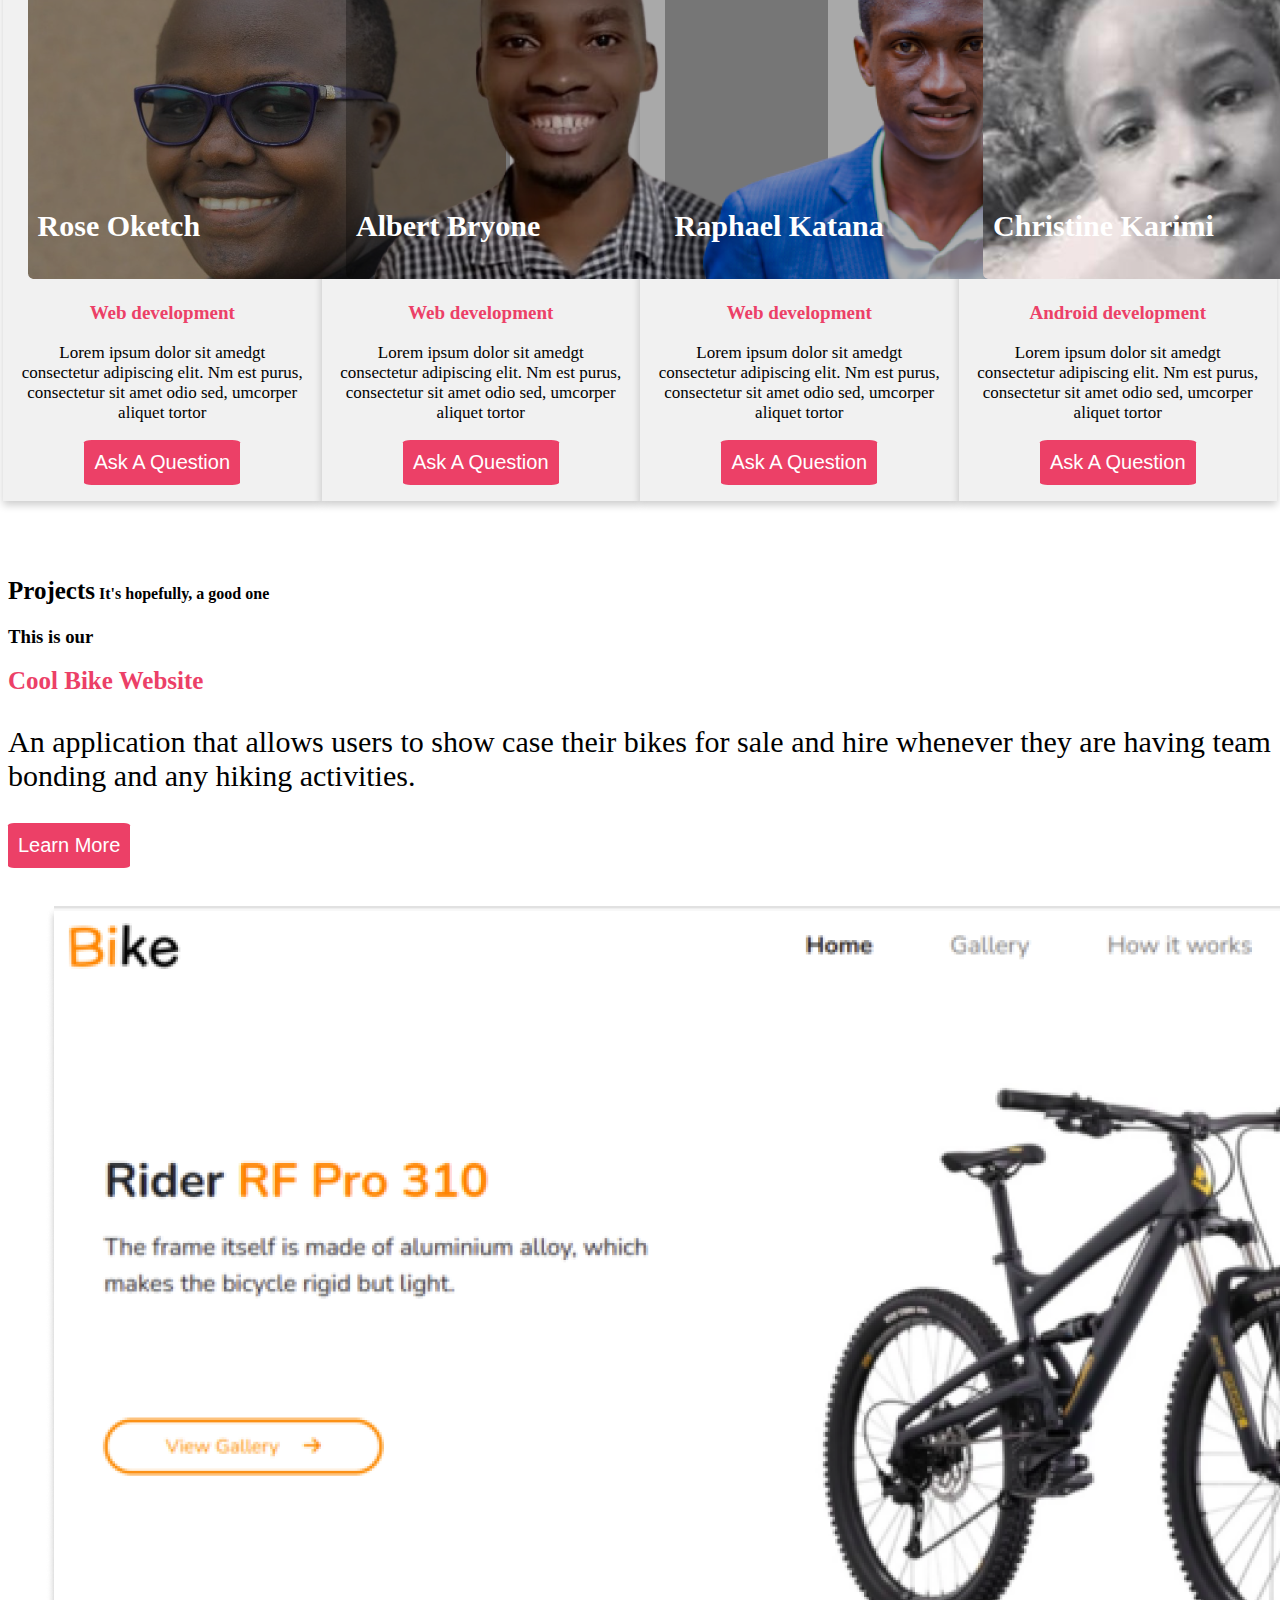
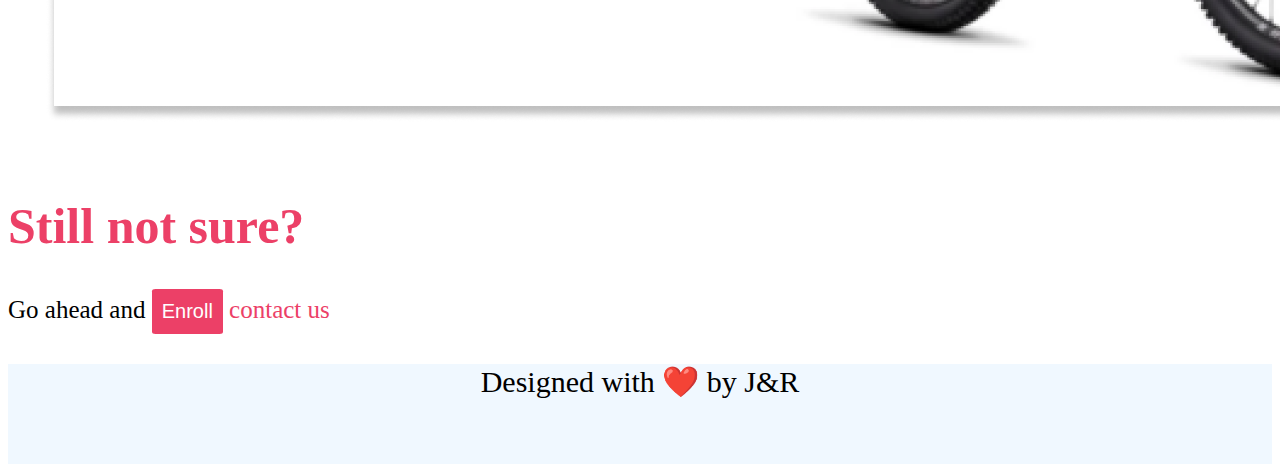
==== commit 55886798: "Designed and modified the TMs section to column cards for easy read through" ====
--- a/index.html
+++ b/index.html
@@ -79,32 +79,39 @@
         </p>
         <button class="btn">See Album</button>
     </div>
+
+
+    /* TM */
     <h4><a class="stor"><strong>Technical Mentors</strong></a> Skilled, and kind</h4>
-    <div>
-       <ul>
-           <div>
-            <div class="img">
-                <img src="assets/images/image 5.png" alt="IMG">
-                <h4 class="ck">
-                    Rose Oketch
-                </h4>
-            </div>
-               <h3 class="web">Web development</h3>
-               <p class="tm">Lorem ipsum dolor sit amedgt consectetur adipiscing elit. Nm est purus, consectetur sit amet odio sed, umcorper aliquet tortor</p>
-               <button class="btn">Ask A Question</button>
-           </div>
-           <div>
-            <div class="img">
-                <img src="assets/images/image 6.png" alt="IMG">
-                <h4 class="ck">
-                    Albert Bryone
-                </h4>
-            </div>
+    <div class="row">
+        <div class="column">
+            <div class="card">
+                <div class="img">
+                    <img src="assets/images/image 5.png" alt="IMG">
+                    <h4 class="ck">
+                        Rose Oketch
+                    </h4>
+                </div>
                 <h3 class="web">Web development</h3>
                 <p class="tm">Lorem ipsum dolor sit amedgt consectetur adipiscing elit. Nm est purus, consectetur sit amet odio sed, umcorper aliquet tortor</p>
                 <button class="btn">Ask A Question</button>
             </div>
-            <div>
+        </div>
+        <div class="column">
+            <div class="card">
+                <div class="img">
+                    <img src="assets/images/image 6.png" alt="IMG">
+                    <h4 class="ck">
+                        Albert Bryone
+                    </h4>
+                </div>
+                <h3 class="web">Web development</h3>
+                <p class="tm">Lorem ipsum dolor sit amedgt consectetur adipiscing elit. Nm est purus, consectetur sit amet odio sed, umcorper aliquet tortor</p>
+                <button class="btn">Ask A Question</button>
+            </div>
+        </div>
+        <div class="column">
+            <div class="card">
                 <div class="img">
                     <img src="assets/images/image 7.png" alt="IMG">
                     <h4 class="ck">
@@ -115,7 +122,9 @@
                 <p class="tm">Lorem ipsum dolor sit amedgt consectetur adipiscing elit. Nm est purus, consectetur sit amet odio sed, umcorper aliquet tortor</p>
                 <button class="btn">Ask A Question</button>
             </div>
-            <div>
+        </div>
+        <div class="column">
+            <div class="card">
                 <div class="img">
                     <img src="assets/images/image 8.png" alt="IMG">
                     <h4 class="ck">
@@ -127,15 +136,18 @@
                 <p class="tm">Lorem ipsum dolor sit amedgt consectetur adipiscing elit. Nm est purus, consectetur sit amet odio sed, umcorper aliquet tortor</p>
                 <button class="btn">Ask A Question</button>
             </div>
-       </ul>
+        </div>
     </div>
+    <br>
+    <br>
+    <br>
     <h4><a class="stor"><strong>Projects</strong></a> It's hopefully, a good one</h4>
     <div>
-        <h4>This is our</h4>
-        <h2>Cool Bike Website</h2>
-        <p>An application that allows users to show case their bikes for sale and hire whenever they are having team bonding and any hiking activities.</p>
+        <h3>This is our</h3>
+        <h1 class="webb">Cool Bike Website</h1>
+        <p class="p1">An application that allows users to show case their bikes for sale and hire whenever they are having team bonding and any hiking activities.</p>
         <button class="btn">Learn More</button>
-        <img src="assets/images/image 9.png" alt="IMG">
+        <img class="img" src="assets/images/image 9.png" alt="IMG">
     </div>
     <div class="ld">
         <h1 class="h2">Still not sure?</h1>
--- a/assets/css/style.css
+++ b/assets/css/style.css
@@ -111,4 +111,34 @@
 .web{
     color: #EC4067;
     font-size: 19px;
+}
+.webb{
+    color: #EC4067;
+    font-size: 25px;
+}
+.h3{
+    font-size: 25px;
+}
+.column {
+    float: left;
+    width: 25%;
+    padding: 0 0px;
+    
+}
+.row::after {
+    content: "";
+    display: table;
+    clear: both;
+}
+.card {
+    box-shadow: 0 4px 8px 0 rgba(0, 0, 0, 0.2); 
+    padding: 16px;
+    text-align: center;
+    background-color: #f1f1f1;
+    object-fit: cover;
+
+  }
+.row {
+    margin: 0 -5px;
+    width: auto;
 }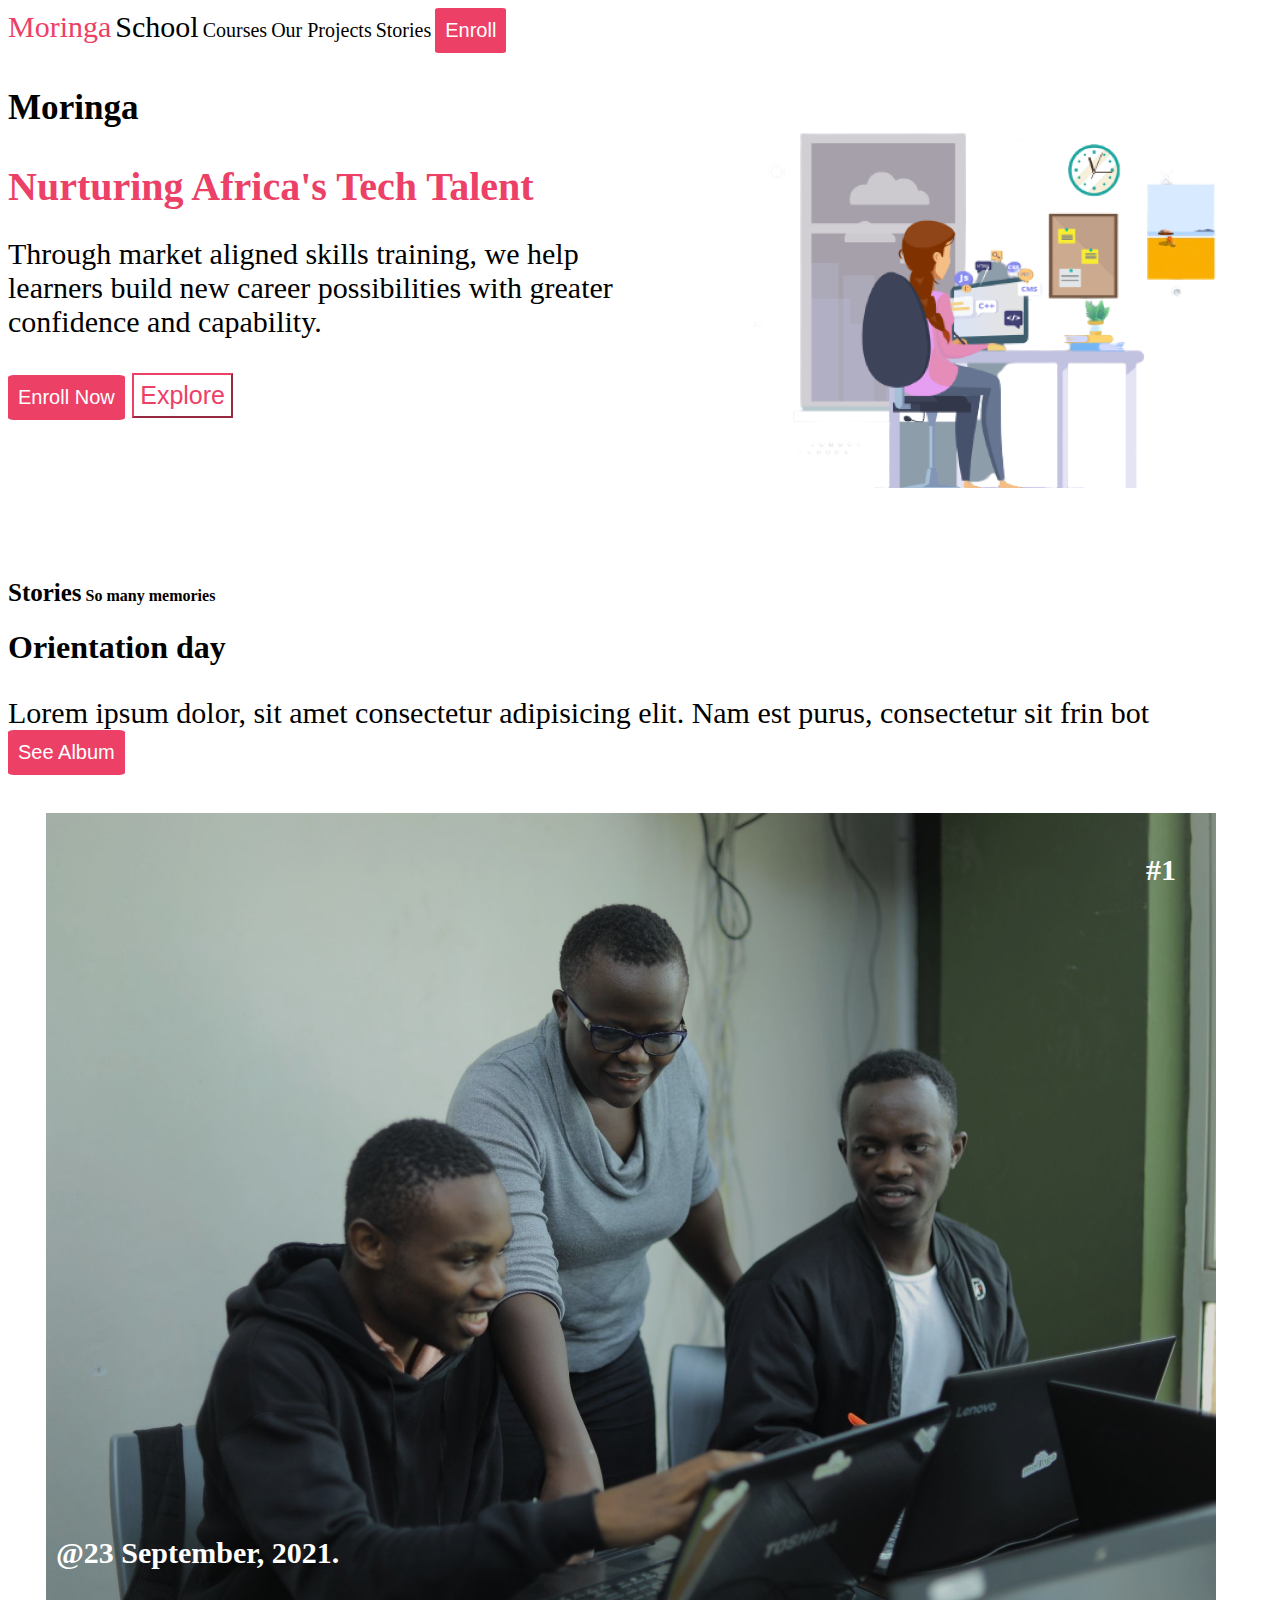
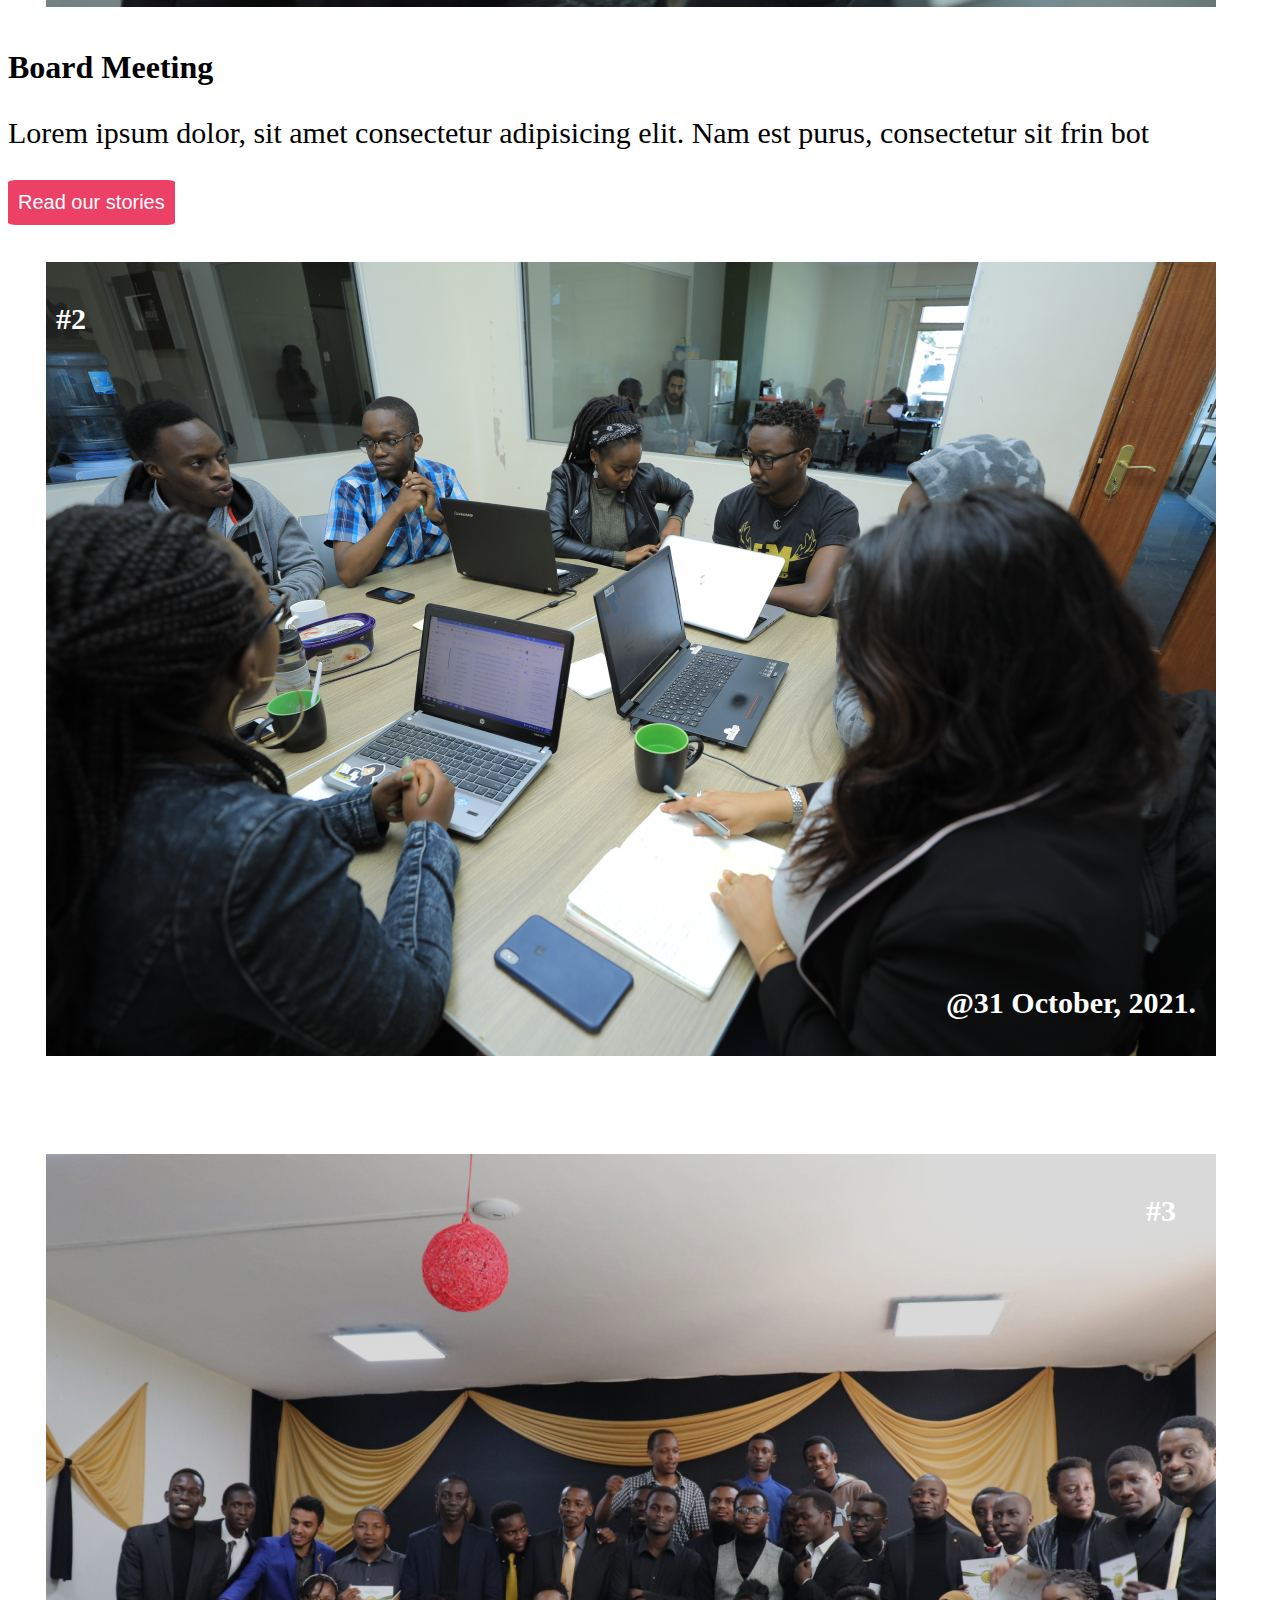
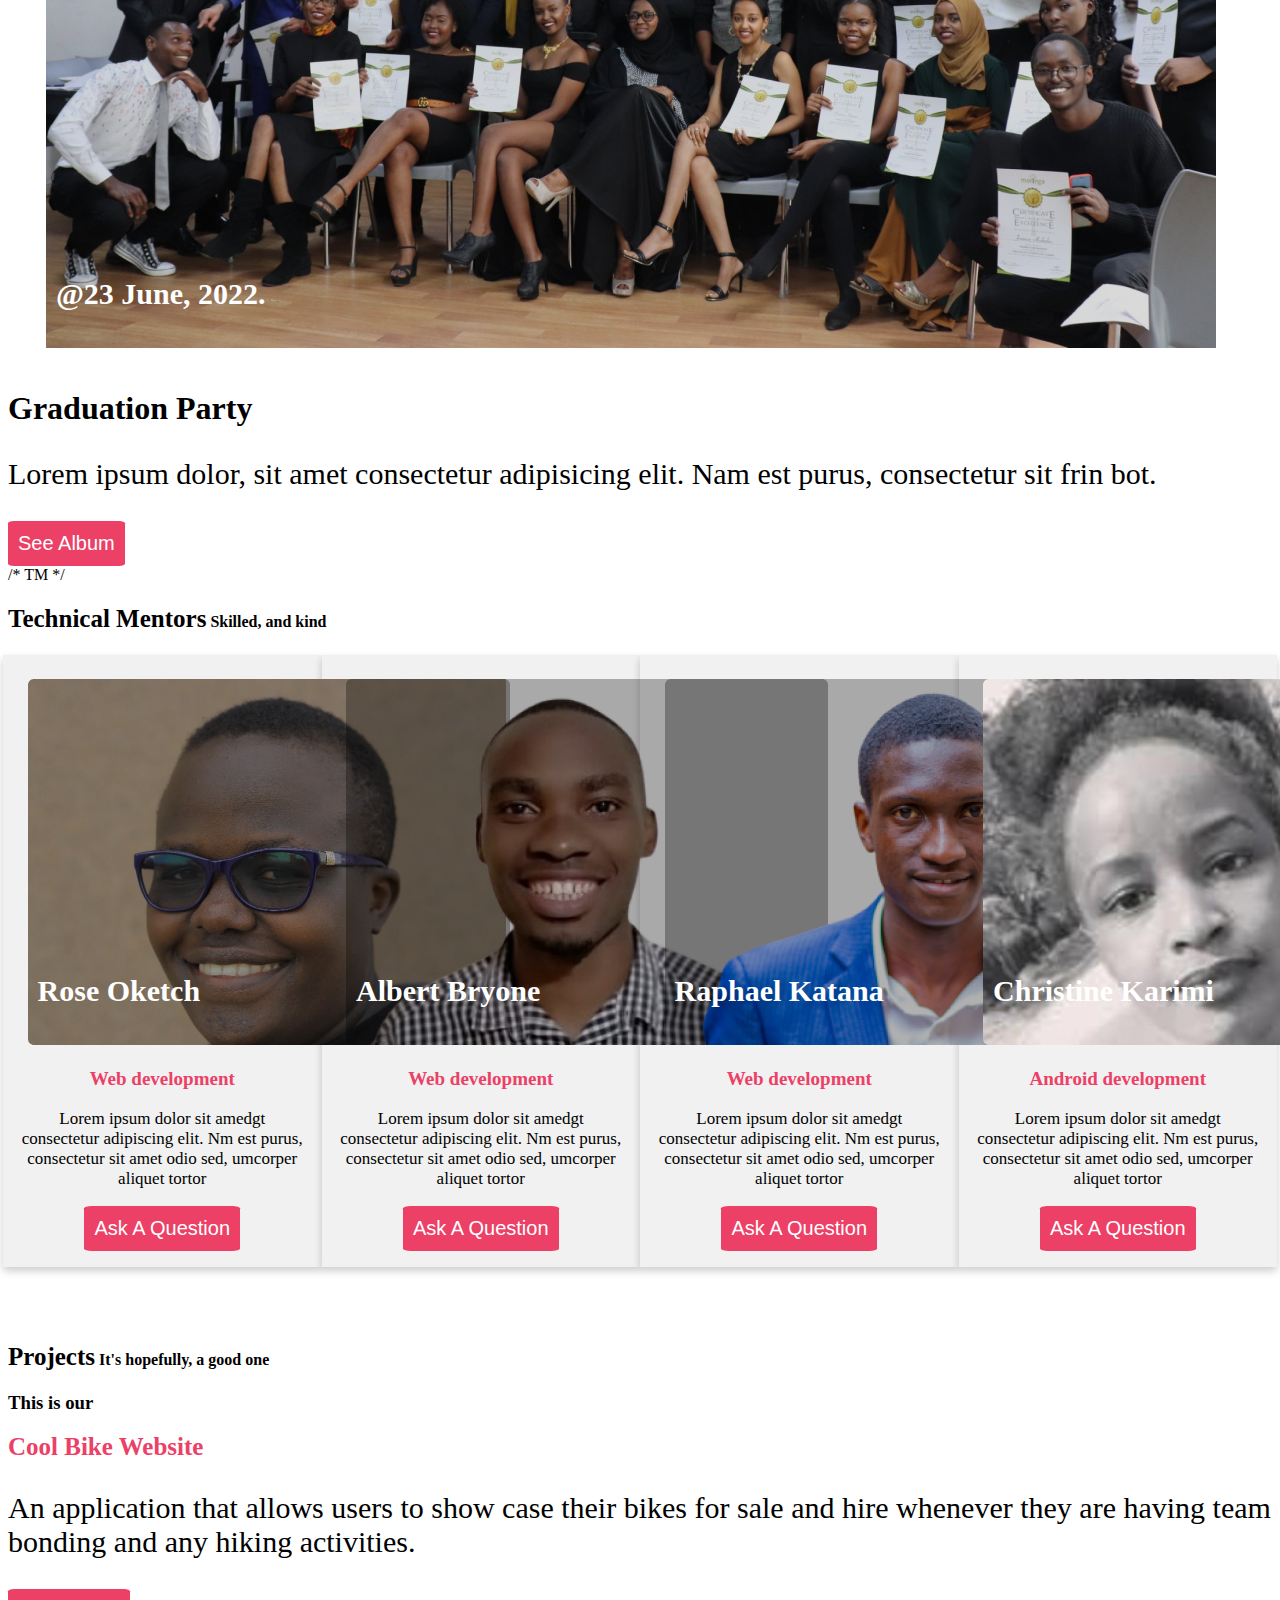
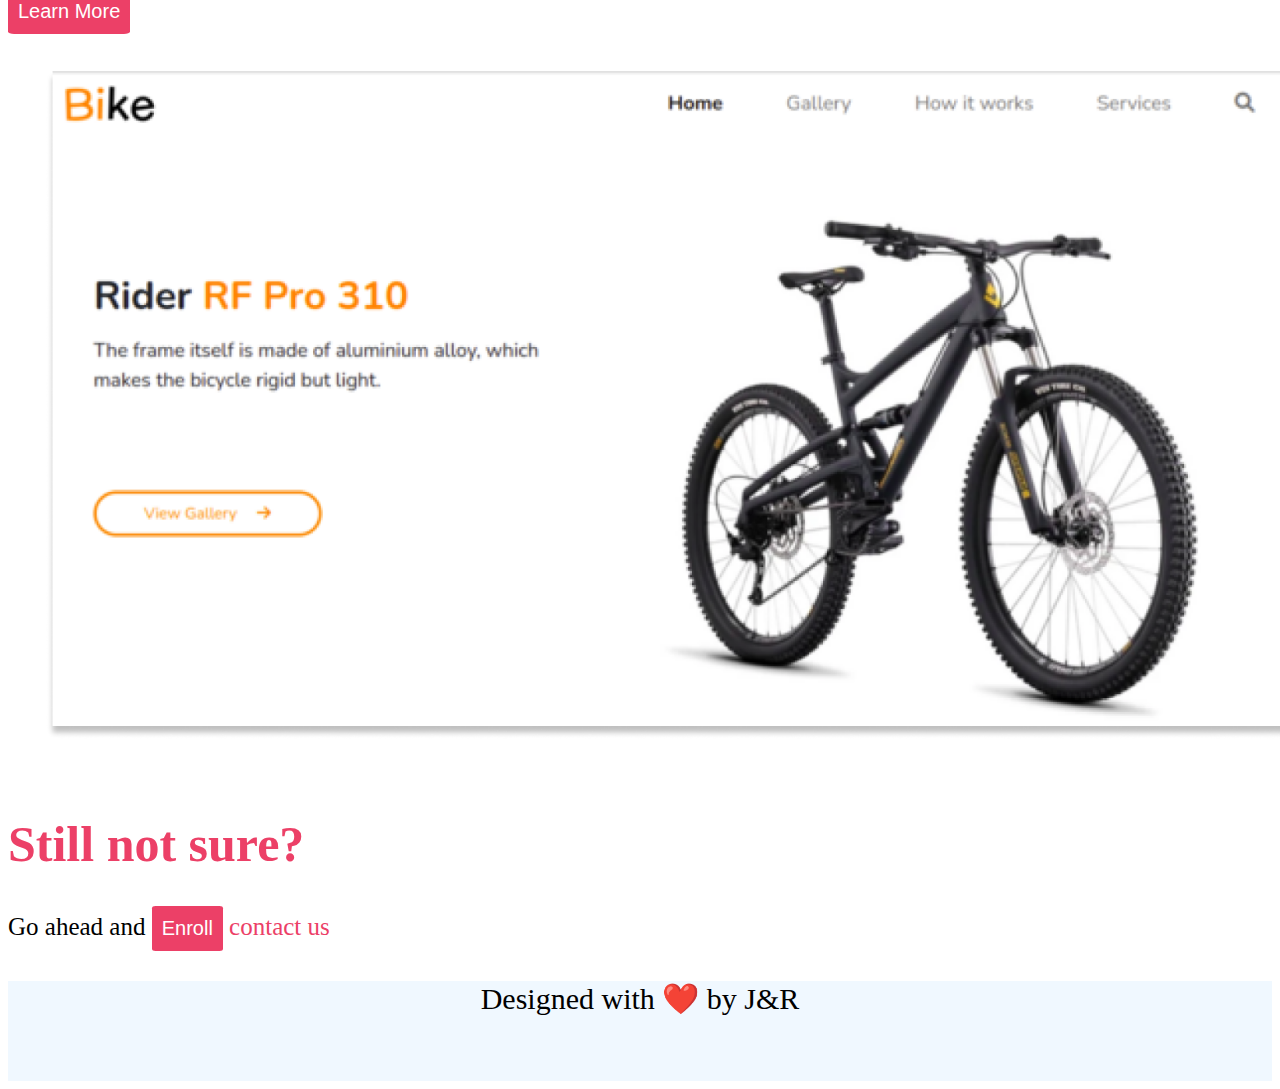
==== commit 77da8400: "Designed the first image of the website" ====
--- a/index.html
+++ b/index.html
@@ -18,16 +18,26 @@
         </div>
     </header>
     <div class="p1">
-        <h3>Moringa</h3>
-        <h1 class="nurture">Nurturing Africa's Tech Talent</h1>
-        <div>
-            <p class="p1">Through market aligned skills training, we help learners build new career possibilities with greater confidence and capability</p>
-            <button class="btn">Enroll Now</button>
-            <button class="btne">Explore</button>
-        </div>
-        <img class="img1" src="assets/images/image1.png" alt="IMG">
-        <br>
+        <p class="p1">
+            <img class="img1" src="assets/images/image1.png" alt="IMG">
+            <h3>Moringa</h3>
+            <h1 class="nurture">Nurturing Africa's Tech Talent</h1>
+            <div>
+                Through market aligned skills training, we help learners build new career possibilities with greater confidence and capability.
+                <br>
+                <br>
+                <button class="btn">Enroll Now</button>
+                <button class="btne">Explore</button>
+            </div>
+        </p>
     </div>
+
+    <br>
+    <br>
+    <br>
+    <br>
+    <br>
+    <br>
     
     <h4><a class="stor"><strong>Stories</strong></a> So many memories</h4>
     <div>
--- a/assets/css/style.css
+++ b/assets/css/style.css
@@ -1,5 +1,6 @@
 body{
     font-family: 'Nunito';
+    object-fit: contain;
 }
 .nav{
     font-size: 30px;
@@ -55,6 +56,9 @@
 .img{
     margin: 3%;
     position: relative;
+    width: 100%;
+    height: 100%;
+    object-fit: contain;
 }
 .ck{
     position: absolute;
@@ -119,26 +123,32 @@
 .h3{
     font-size: 25px;
 }
-.column {
+.column{
     float: left;
     width: 25%;
     padding: 0 0px;
-    
+    object-fit: contain;
 }
 .row::after {
     content: "";
     display: table;
     clear: both;
 }
-.card {
+.card{
     box-shadow: 0 4px 8px 0 rgba(0, 0, 0, 0.2); 
     padding: 16px;
     text-align: center;
     background-color: #f1f1f1;
-    object-fit: cover;
 
   }
 .row {
     margin: 0 -5px;
     width: auto;
+}
+.img1{
+    float: right;
+    height: 400px;
+    width: 600px;
+    margin: 0px 0px 15px 20px;
+    object-fit: cover;
 }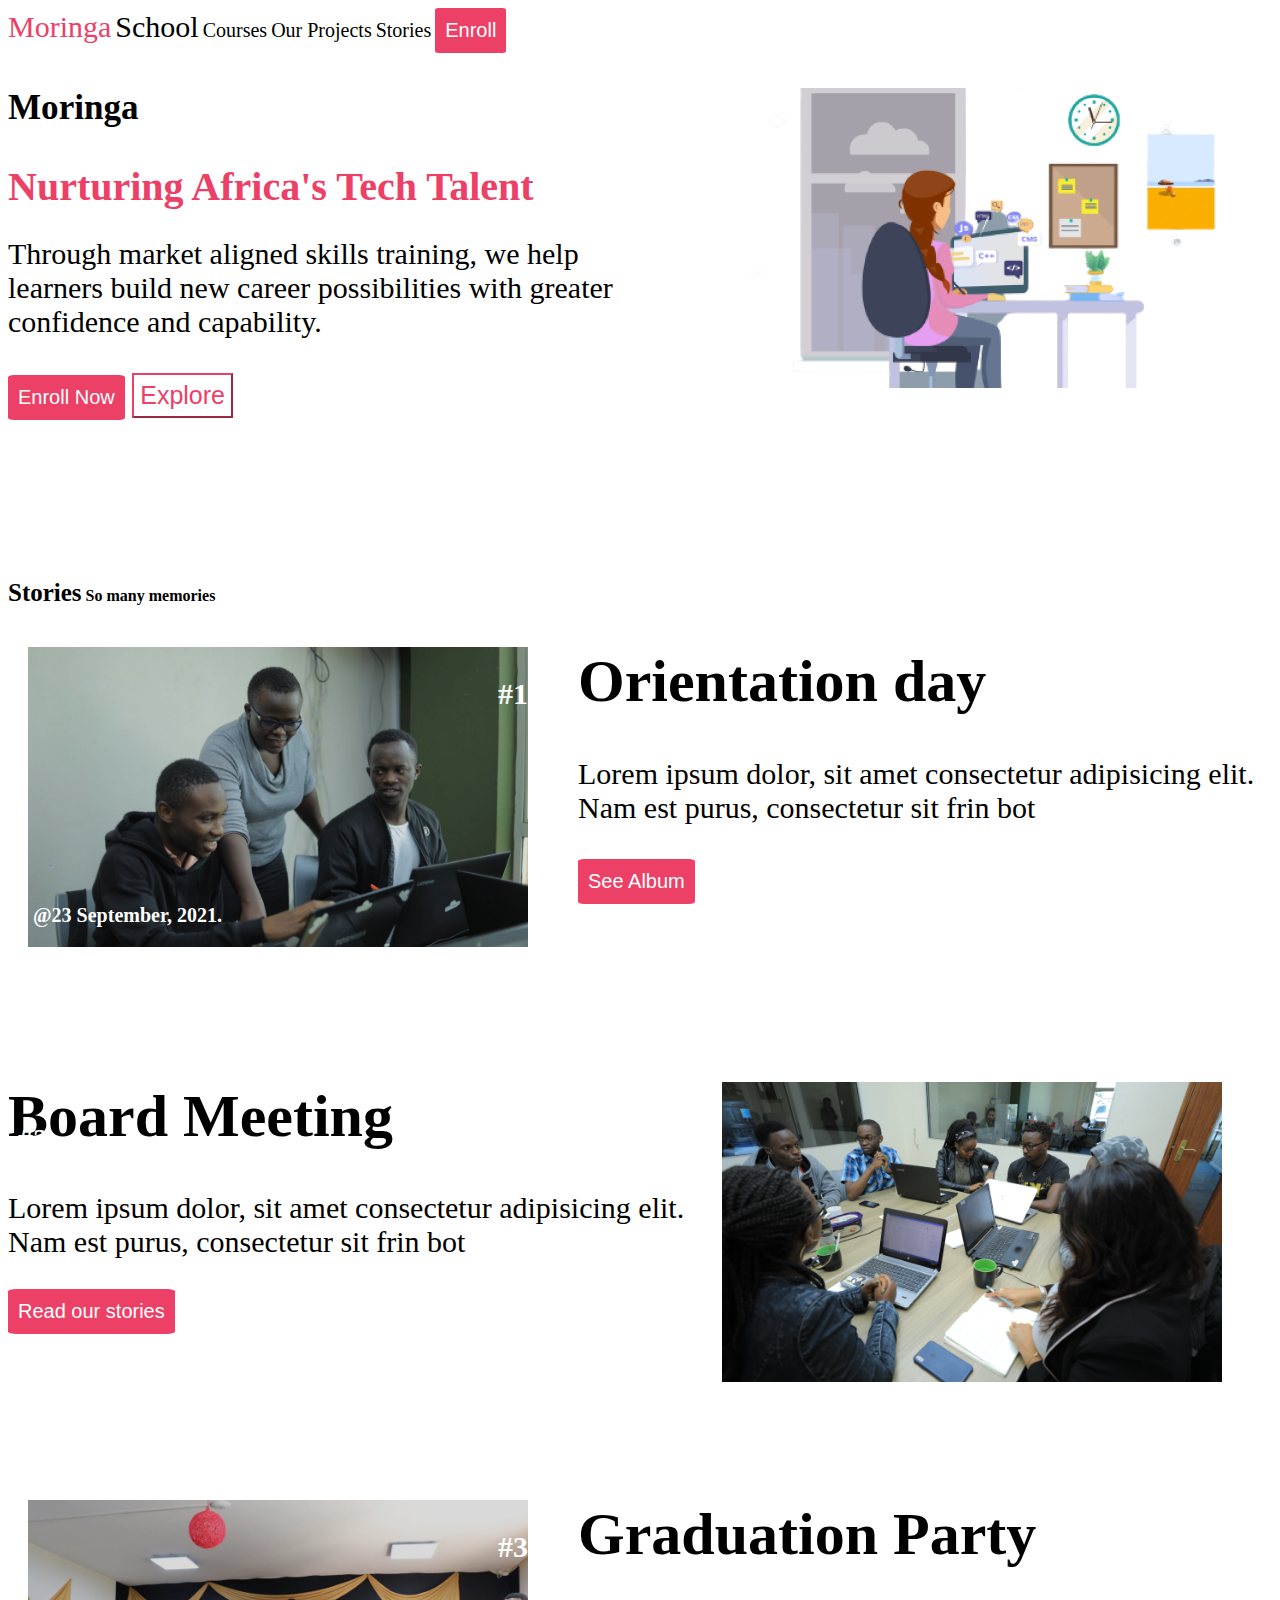
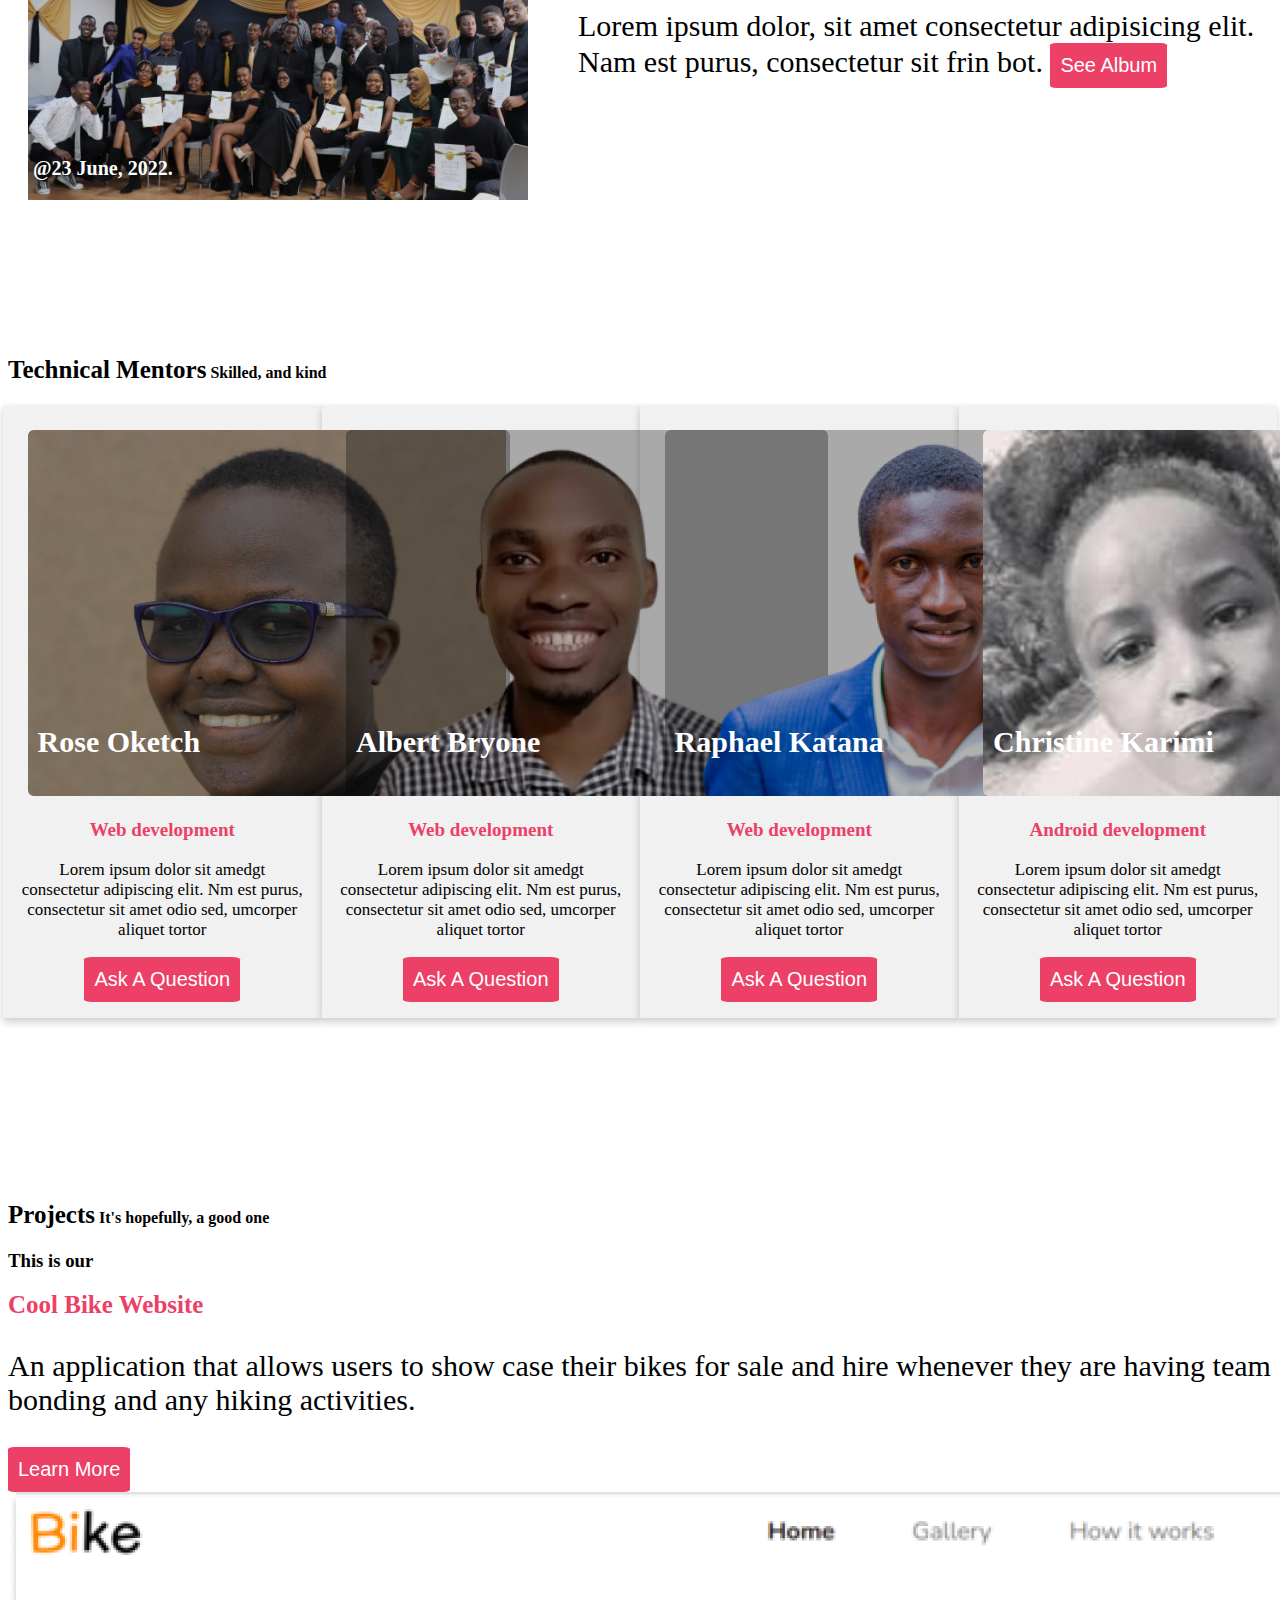
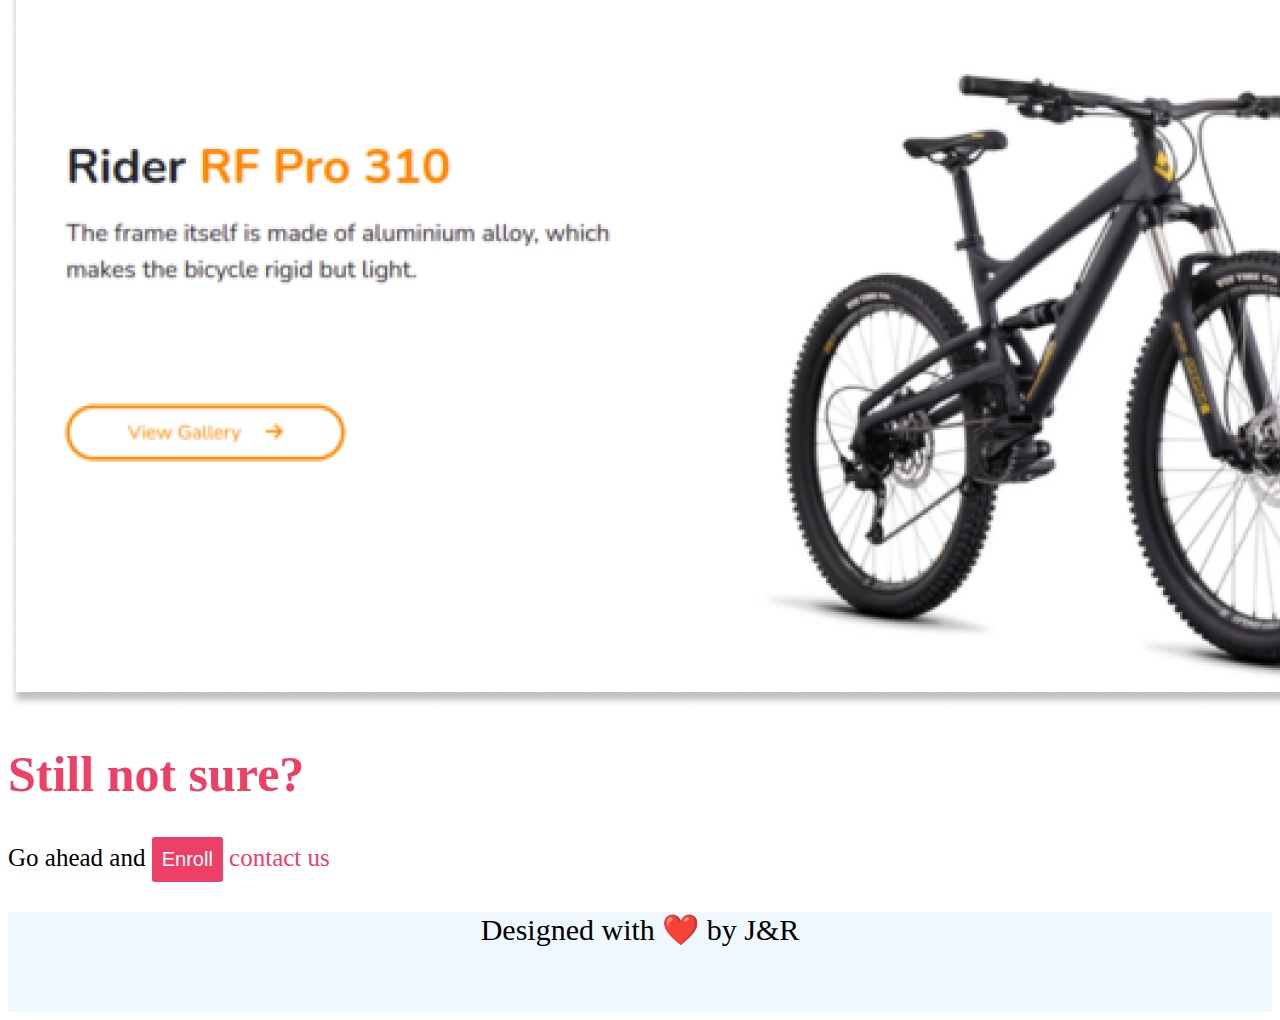
==== commit 64c52212: "Changed the position of the images under the stories page" ====
--- a/index.html
+++ b/index.html
@@ -40,63 +40,87 @@
     <br>
     
     <h4><a class="stor"><strong>Stories</strong></a> So many memories</h4>
-    <div>
-        <h1>Orientation day</h1>
-        <p class="p1">
+    <div class="p1">
+        <p class="p1">
+            <div class="gfg">
+                <img class="img2" src="assets/images/image 2.png" alt="IMG">
+                <h4 class="cl">
+                    @23 September, 2021.
+                </h4>
+                <h3 class="top">
+                    #1
+                </h3>
+            </div>
+            <h1>Orientation day</h1>
             Lorem ipsum dolor, sit amet consectetur adipisicing elit. Nam est purus, consectetur sit frin bot
+            <br>
+            <br>
             <button class="btn">See Album</button>
         </p>
-        <div class="img">
-            <img src="assets/images/image 2.png" alt="IMG">
-            <h4 class="ck">
-                @23 September, 2021.
-            </h4>
-            <h3 class="top">
-                #1
-            </h3>
-        </div>
-    </div>
-    <div>
-        <h1>Board Meeting</h1>
-        <p class="p1">
+        
+    </div>
+    <br>
+    <br>
+    <br>
+    <br>
+    <br>
+    <br>
+    <div class="p1">
+        <p class="p1">
+            <div class="gfg">
+                <img class="img3" src="assets/images/image 3.png" alt="IMG">
+                <h4 class="bm">
+                    @31 October, 2021.
+                </h4>
+                <h3 class="tl">
+                    #2
+                </h3>
+            </div>
+            <h1>Board Meeting</h1>
             Lorem ipsum dolor, sit amet consectetur adipisicing elit. Nam est purus, consectetur sit frin bot
         </p>
-        <button class="btn">Read our stories</button>
-        <div class="img">
-            <img src="assets/images/image 3.png" alt="IMG">
-            <h4 class="img3">
-                @31 October, 2021.
-            </h4>
-            <h3 class="tl">
-                #2
-            </h3>
-        </div>
-    </div>
-    <br>
-    <div>
-        <div class="img">
-            <img src="assets/images/image 4.png" alt="IMG">
-            <h4 class="ck">
-                @23 June, 2022.
-            </h4>
-            <h3 class="top">
-                #3
-            </h3>
-        </div>
-        <h1>Graduation Party</h1>
-        <p class="p1">
+        <button class="btn">Read our stories</button>   
+    </div>
+    <br>
+    <br>
+    <br>
+    <br>
+    <br>
+    <br>
+    <br>
+    <div class="p1">
+        <p class="p1">
+            <div class="gfg">
+                <img class="img4" src="assets/images/image 4.png" alt="IMG">
+                <h4 class="cl">
+                    @23 June, 2022.
+                </h4>
+                <h3 class="top">
+                    #3
+                </h3>
+            </div>
+            <h1>Graduation Party</h1>
             Lorem ipsum dolor, sit amet consectetur adipisicing elit. Nam est purus, consectetur sit frin bot.
-        </p>
-        <button class="btn">See Album</button>
+            <button class="btn">See Album</button>
+        </p>
     </div>
 
-
-    /* TM */
+    <br>
+    <br>
+    <br>
+    <br>
+    <br>
+    <br> <br>
+    <br>
+    <br>
+    <br>
+    <br>
+    <br>
     <h4><a class="stor"><strong>Technical Mentors</strong></a> Skilled, and kind</h4>
     <div class="row">
         <div class="column">
             <div class="card">
-                <div class="img">
+                <div class="imgtm">
                     <img src="assets/images/image 5.png" alt="IMG">
                     <h4 class="ck">
                         Rose Oketch
@@ -109,7 +133,7 @@
         </div>
         <div class="column">
             <div class="card">
-                <div class="img">
+                <div class="imgtm">
                     <img src="assets/images/image 6.png" alt="IMG">
                     <h4 class="ck">
                         Albert Bryone
@@ -122,7 +146,7 @@
         </div>
         <div class="column">
             <div class="card">
-                <div class="img">
+                <div class="imgtm">
                     <img src="assets/images/image 7.png" alt="IMG">
                     <h4 class="ck">
                         Raphael Katana
@@ -135,7 +159,7 @@
         </div>
         <div class="column">
             <div class="card">
-                <div class="img">
+                <div class="imgtm">
                     <img src="assets/images/image 8.png" alt="IMG">
                     <h4 class="ck">
                         Christine Karimi
@@ -148,6 +172,12 @@
             </div>
         </div>
     </div>
+    <br>
+    <br>
+    <br>
+    <br>
+    <br>
+    <br>
     <br>
     <br>
     <br>
--- a/assets/css/style.css
+++ b/assets/css/style.css
@@ -53,13 +53,6 @@
     background-color: aliceblue;
     
 }
-.img{
-    margin: 3%;
-    position: relative;
-    width: 100%;
-    height: 100%;
-    object-fit: contain;
-}
 .ck{
     position: absolute;
     bottom: 1px;
@@ -68,21 +61,14 @@
     font-size: 30px;
     font: 'Nunito';
 }
-.top{
+.bm{
     position: absolute;
-    top: 10px;
-    left: 1100px;
+    bottom: 1px;
+    right: 900px;
     color: white;
     font-size: 30px;
     font: 'Nunito';
-}
-.img3{
-    position: absolute;
-    bottom: 1px;
-    left: 900px;
-    color: white;
-    font-size: 30px;
-    font: 'Nunito';
+    
 }
 .tl{
     position: absolute;
@@ -108,6 +94,8 @@
 }
 .p1{
     font-size: 30px;
+    position: center;
+    left: 100px;
 }
 .tm{
     font-size: 17px;
@@ -147,8 +135,53 @@
 }
 .img1{
     float: right;
-    height: 400px;
+    height: 300px;
     width: 600px;
     margin: 0px 0px 15px 20px;
     object-fit: cover;
+}
+.img2{
+    float: left;
+    height: 300px;
+    width: 500px;
+    margin: 0px 50px 15px 20px;
+    object-fit: cover;
+}
+.imgtm{
+    margin: 3%;
+    position: relative;
+}
+.cl{
+    position: absolute;
+    left: 25px;
+    top: 230px;
+    color: white;
+    font-size: 20px;
+    font: 'Nunito';
+}
+.top{
+    position: absolute;
+    left: 490px;
+    top: auto;
+    color: white;
+    font-size: 30px;
+    font: 'Nunito';
+}
+.gfg {
+    margin: 0%;
+    position: relative;
+}
+.img4{
+    float: left;
+    height: 300px;
+    width: 500px;
+    margin: 0px 50px 15px 20px;
+    object-fit: cover;
+}
+.img3{
+    float: right;
+    height: 300px;
+    width: 500px;
+    margin: 0px 50px 15px 20px;
+    object-fit: cover;
 }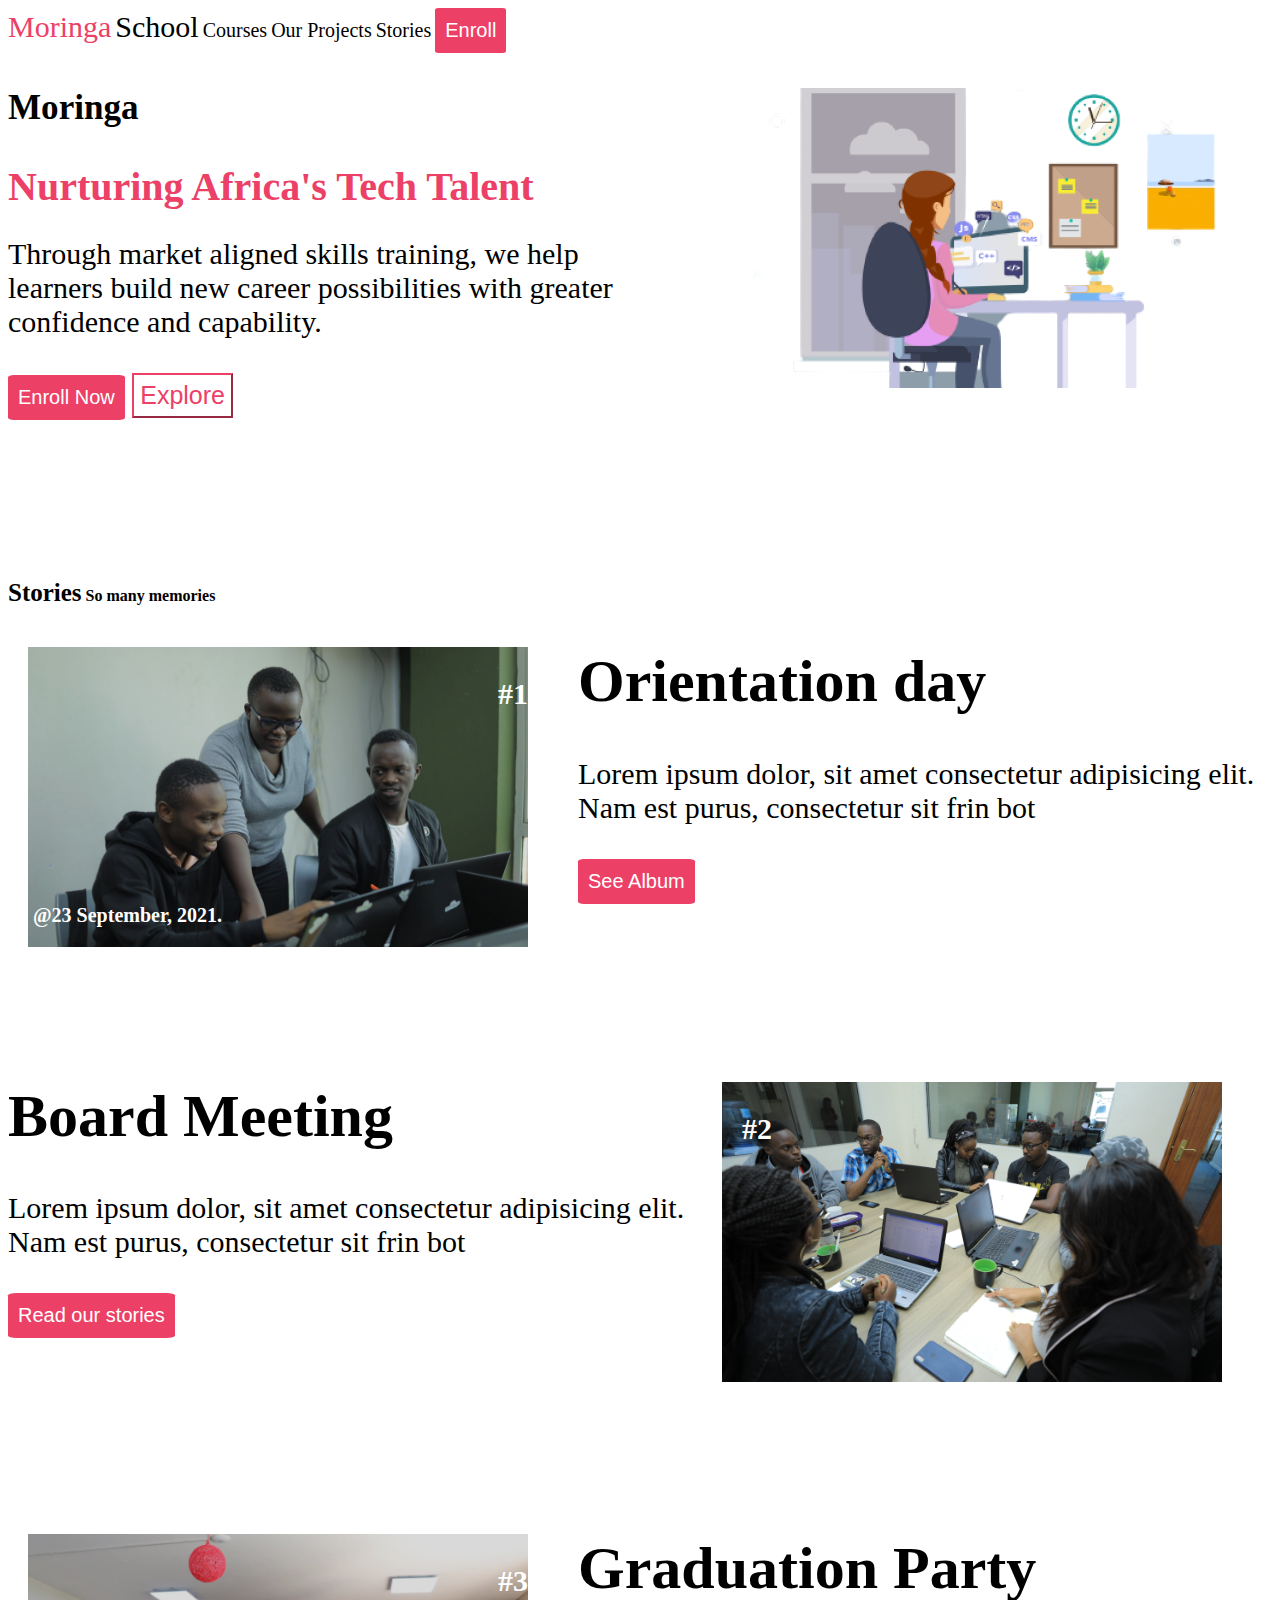
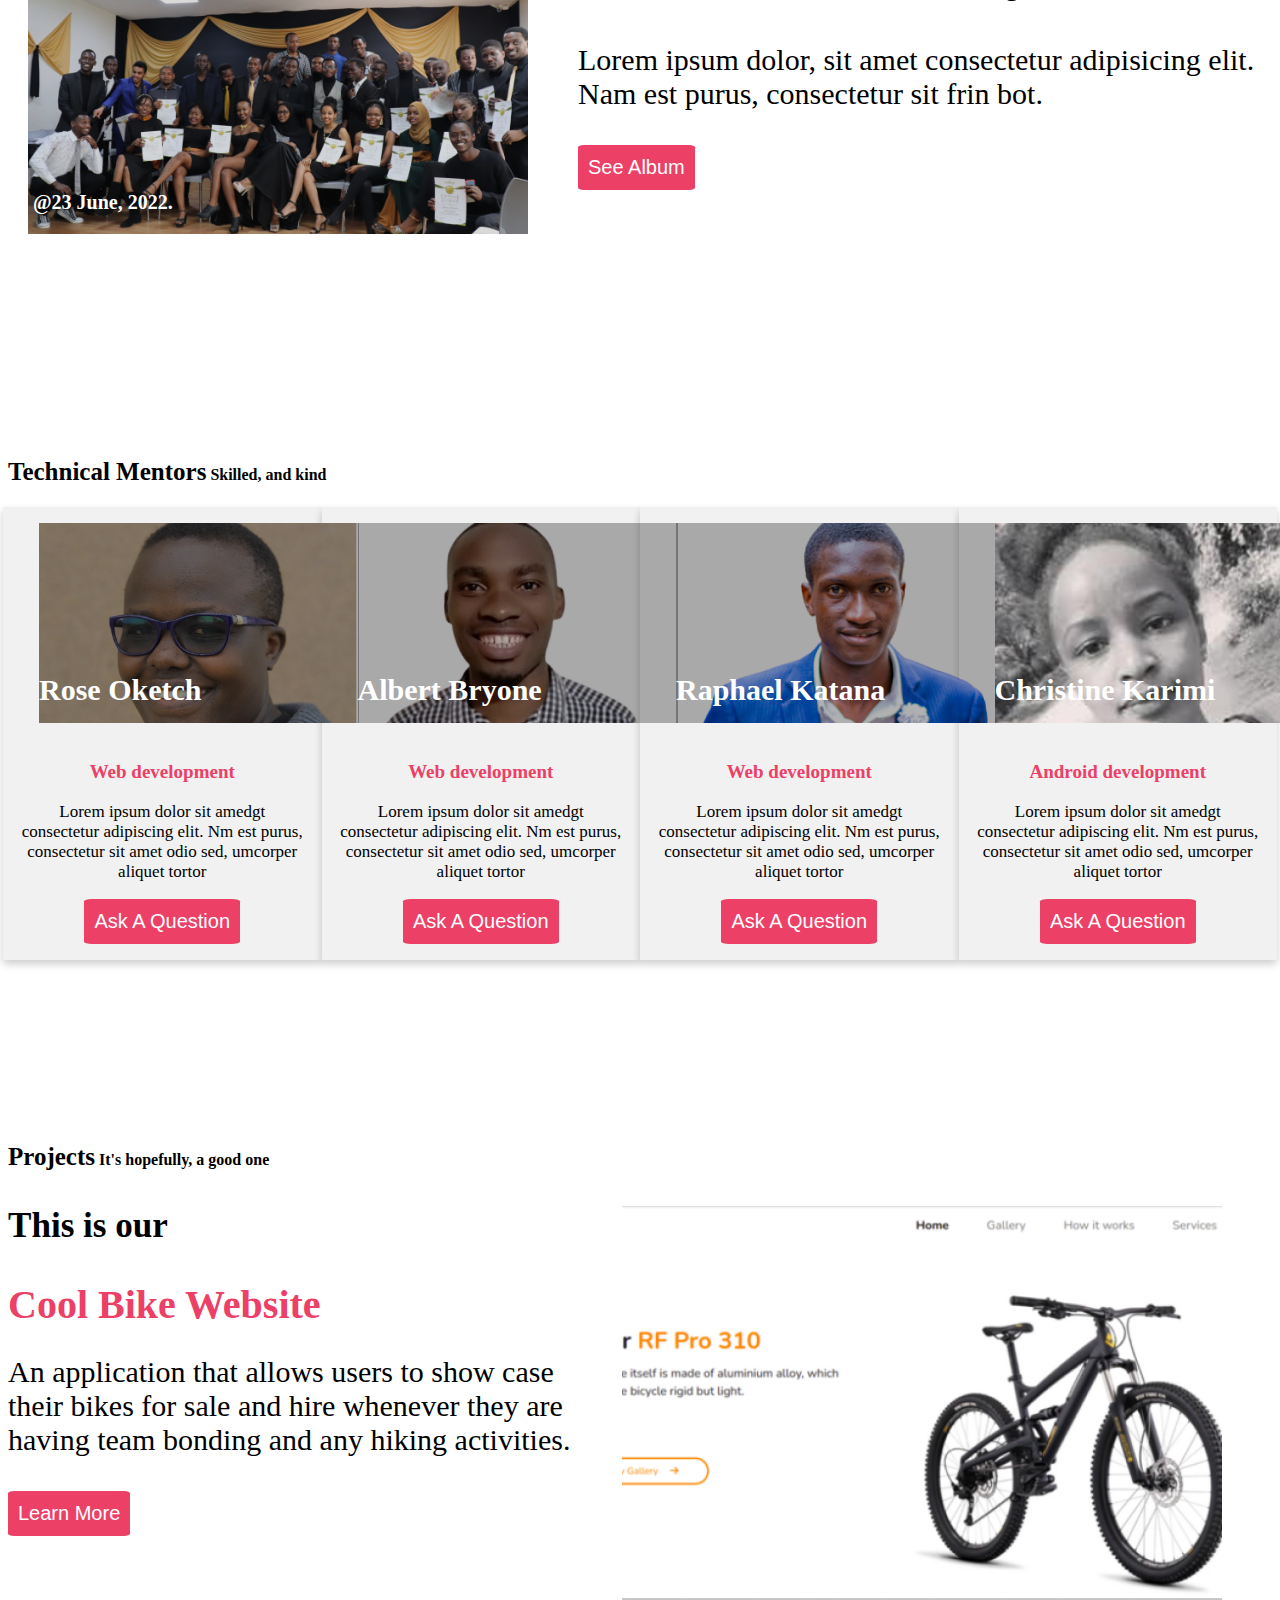
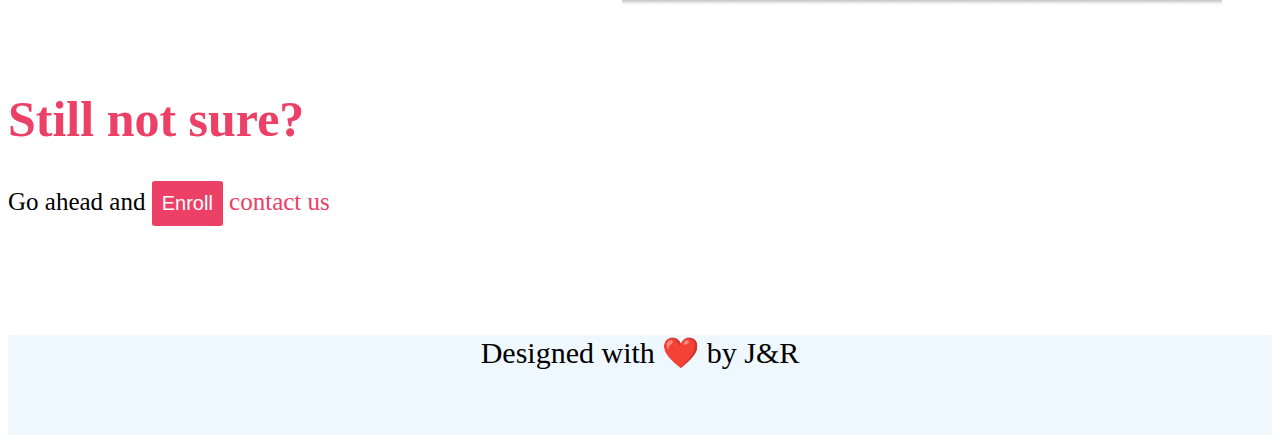
==== commit cd41f84c: "made changes to the design of the project page" ====
--- a/index.html
+++ b/index.html
@@ -78,8 +78,10 @@
             </div>
             <h1>Board Meeting</h1>
             Lorem ipsum dolor, sit amet consectetur adipisicing elit. Nam est purus, consectetur sit frin bot
-        </p>
-        <button class="btn">Read our stories</button>   
+            <br>
+            <br>
+            <button class="btn">Read our stories</button> 
+        </p>  
     </div>
     <br>
     <br>
@@ -101,6 +103,8 @@
             </div>
             <h1>Graduation Party</h1>
             Lorem ipsum dolor, sit amet consectetur adipisicing elit. Nam est purus, consectetur sit frin bot.
+            <br>
+            <br>
             <button class="btn">See Album</button>
         </p>
     </div>
@@ -120,8 +124,8 @@
     <div class="row">
         <div class="column">
             <div class="card">
-                <div class="imgtm">
-                    <img src="assets/images/image 5.png" alt="IMG">
+                <div class="gfg">
+                    <img class="img8" src="assets/images/image 5.png" alt="IMG">
                     <h4 class="ck">
                         Rose Oketch
                     </h4>
@@ -133,8 +137,8 @@
         </div>
         <div class="column">
             <div class="card">
-                <div class="imgtm">
-                    <img src="assets/images/image 6.png" alt="IMG">
+                <div class="gfg">
+                    <img class="img8" src="assets/images/image 6.png" alt="IMG">
                     <h4 class="ck">
                         Albert Bryone
                     </h4>
@@ -146,8 +150,8 @@
         </div>
         <div class="column">
             <div class="card">
-                <div class="imgtm">
-                    <img src="assets/images/image 7.png" alt="IMG">
+                <div class="gfg">
+                    <img class="img8" src="assets/images/image 7.png" alt="IMG">
                     <h4 class="ck">
                         Raphael Katana
                     </h4>
@@ -159,8 +163,8 @@
         </div>
         <div class="column">
             <div class="card">
-                <div class="imgtm">
-                    <img src="assets/images/image 8.png" alt="IMG">
+                <div class="gfg">
+                    <img class="img8" src="assets/images/image 8.png" alt="IMG">
                     <h4 class="ck">
                         Christine Karimi
                     </h4>
@@ -182,17 +186,31 @@
     <br>
     <br>
     <h4><a class="stor"><strong>Projects</strong></a> It's hopefully, a good one</h4>
-    <div>
-        <h3>This is our</h3>
-        <h1 class="webb">Cool Bike Website</h1>
-        <p class="p1">An application that allows users to show case their bikes for sale and hire whenever they are having team bonding and any hiking activities.</p>
-        <button class="btn">Learn More</button>
-        <img class="img" src="assets/images/image 9.png" alt="IMG">
-    </div>
+    <div class="p1">
+        <p>
+            <div clas="gfg">
+                <img class="img9" src="assets/images/image 9.png" alt="IMG">
+            </div>
+            <h3>This is our</h3>
+            <h1 class="webb">Cool Bike Website</h1>
+            An application that allows users to show case their bikes for sale and hire whenever they are having team bonding and any hiking activities.
+            <br>
+            <br>
+            <button class="btn">Learn More</button>
+        </p>
+    </div>
+    <br>
+    <br>
+    <br>
+    <br>
+    <br>
     <div class="ld">
         <h1 class="h2">Still not sure?</h1>
         <p>Go ahead and <button class="btn">Enroll</button> <a class="con"> contact us</a></p>
     </div>
+    <br>
+    <br>
+    <br>
     <footer>
         <p>Designed with ❤️ by J&R</p>
     </footer>      
--- a/assets/css/style.css
+++ b/assets/css/style.css
@@ -32,6 +32,7 @@
 
 .p1{
     width: 100%;
+    font-size: 25px;
 }
 .stor{
     font-size: 25px;
@@ -55,25 +56,25 @@
 }
 .ck{
     position: absolute;
-    bottom: 1px;
-    left: 10px;
+    top: 110px;
+    left: 20px;
     color: white;
     font-size: 30px;
     font: 'Nunito';
 }
 .bm{
     position: absolute;
-    bottom: 1px;
-    right: 900px;
-    color: white;
-    font-size: 30px;
+    top: 250px;
+    left: 1250px;
+    color: white;
+    font-size: 20px;
     font: 'Nunito';
     
 }
 .tl{
     position: absolute;
-    top: 10px;
-    left: 10px;
+    top: 0px;
+    right: 500px;
     color: white;
     font-size: 30px;
     font: 'Nunito';
@@ -106,7 +107,7 @@
 }
 .webb{
     color: #EC4067;
-    font-size: 25px;
+    font-size: 40px;
 }
 .h3{
     font-size: 25px;
@@ -184,4 +185,18 @@
     width: 500px;
     margin: 0px 50px 15px 20px;
     object-fit: cover;
+}
+.img9{
+    float: right;
+    height: 400px;
+    width: 600px;
+    object-fit: cover;
+    margin: 0px 50px 15px 20px;
+}
+.img8{
+    float: center;
+    height: 200px;
+    width: 320px;
+    margin: 0px 50px 15px 20px;
+    object-fit: cover;
 }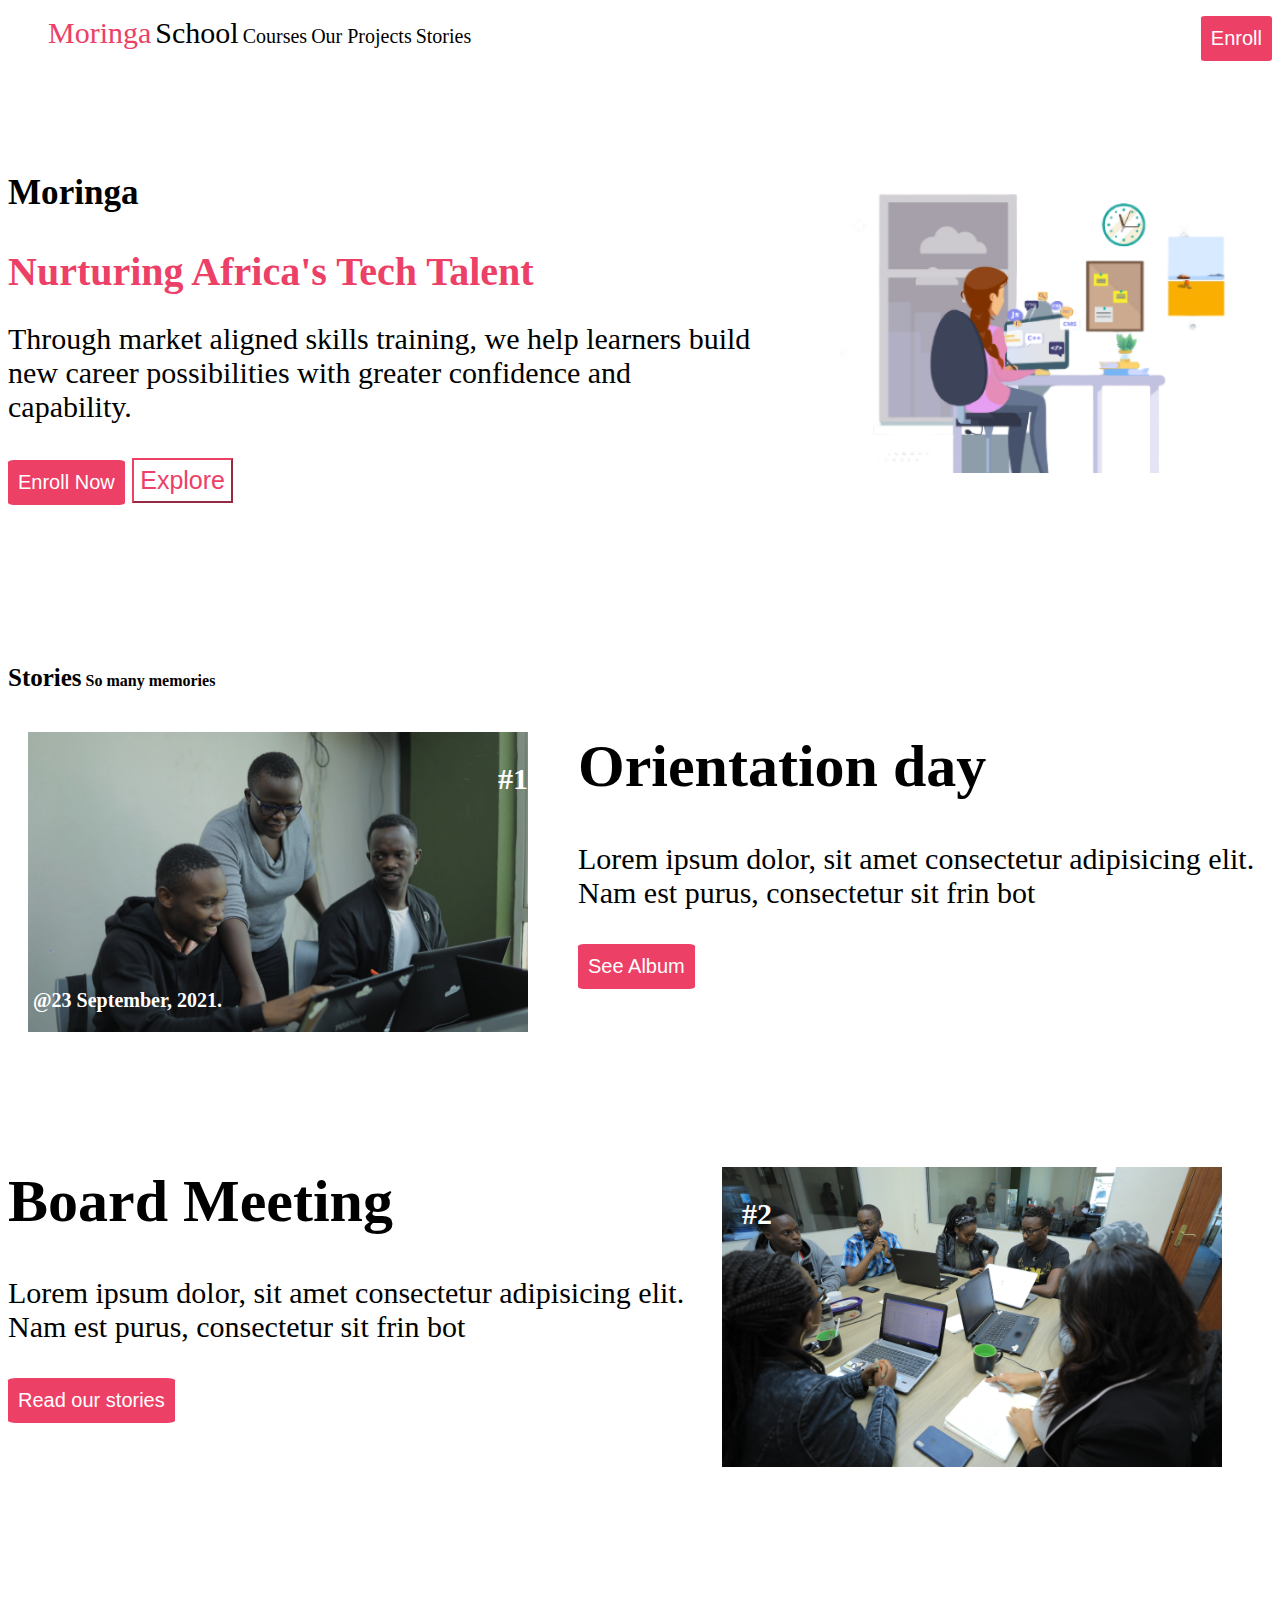
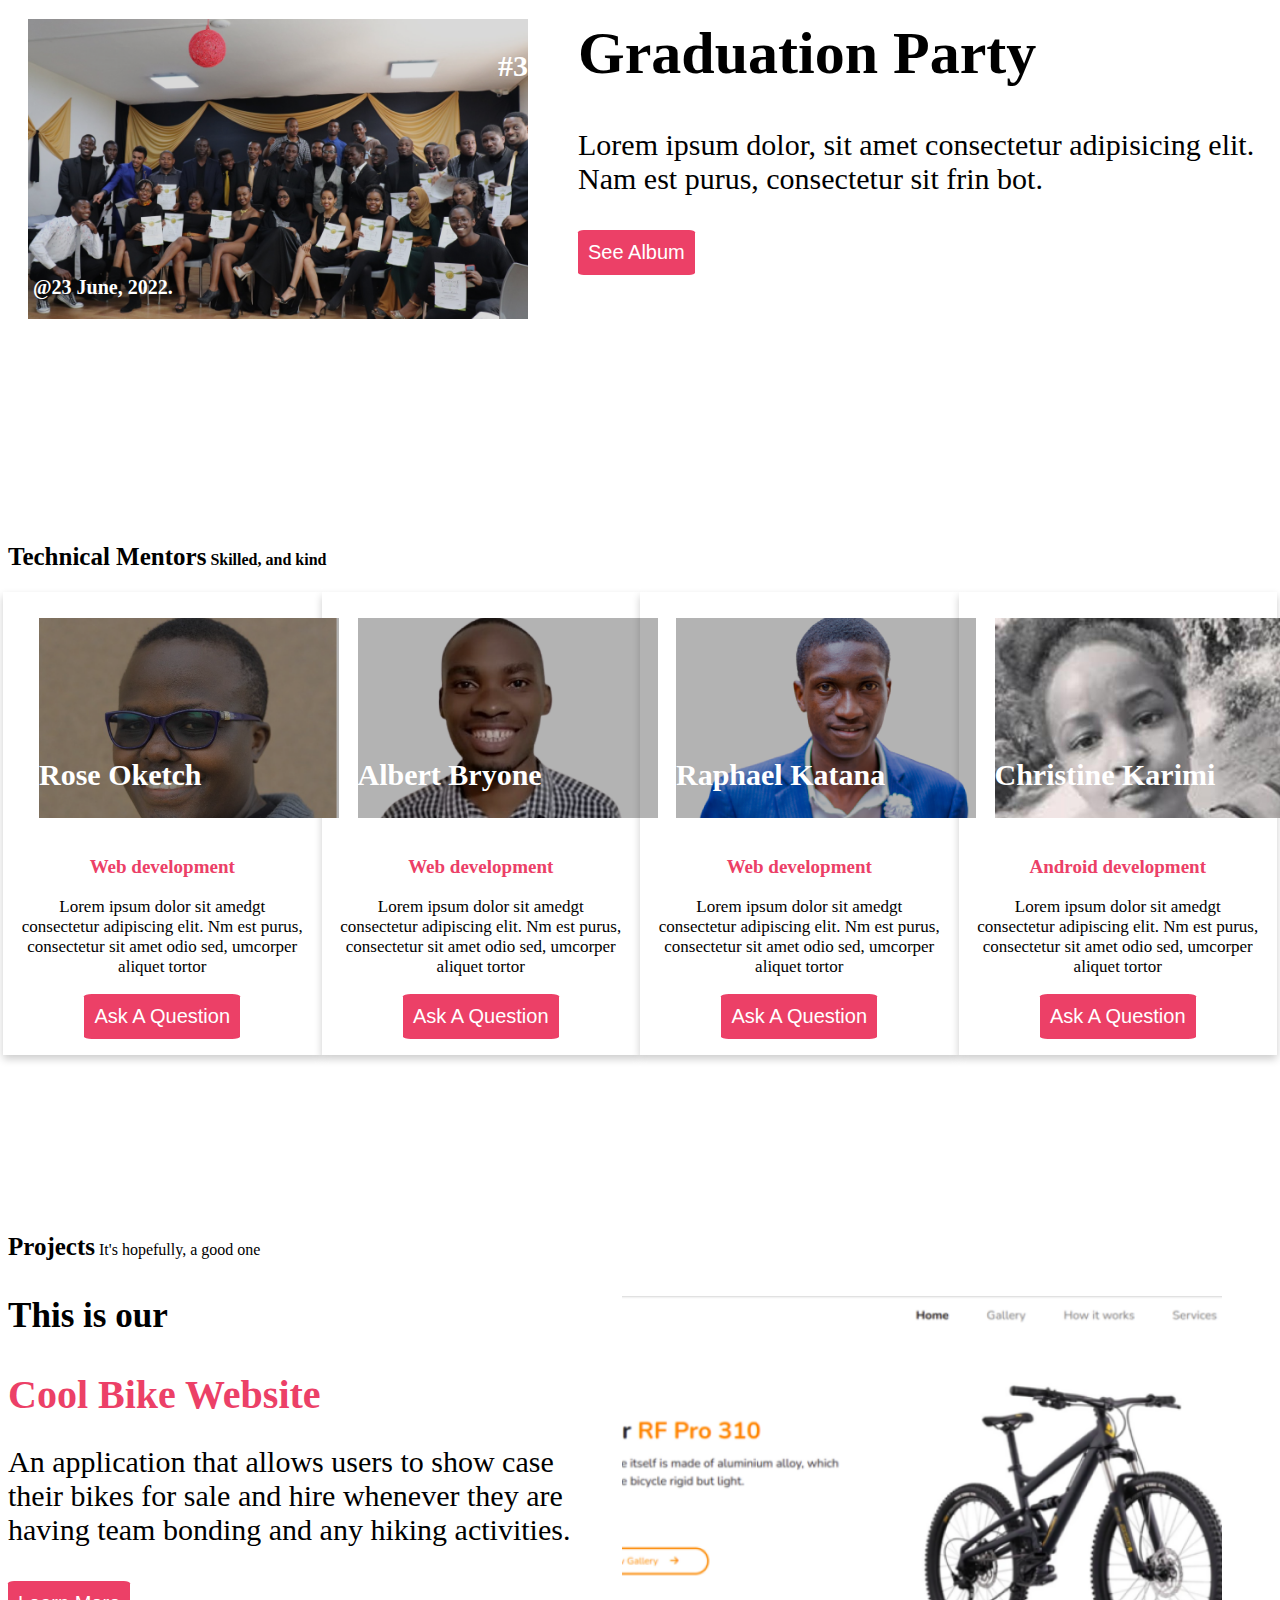
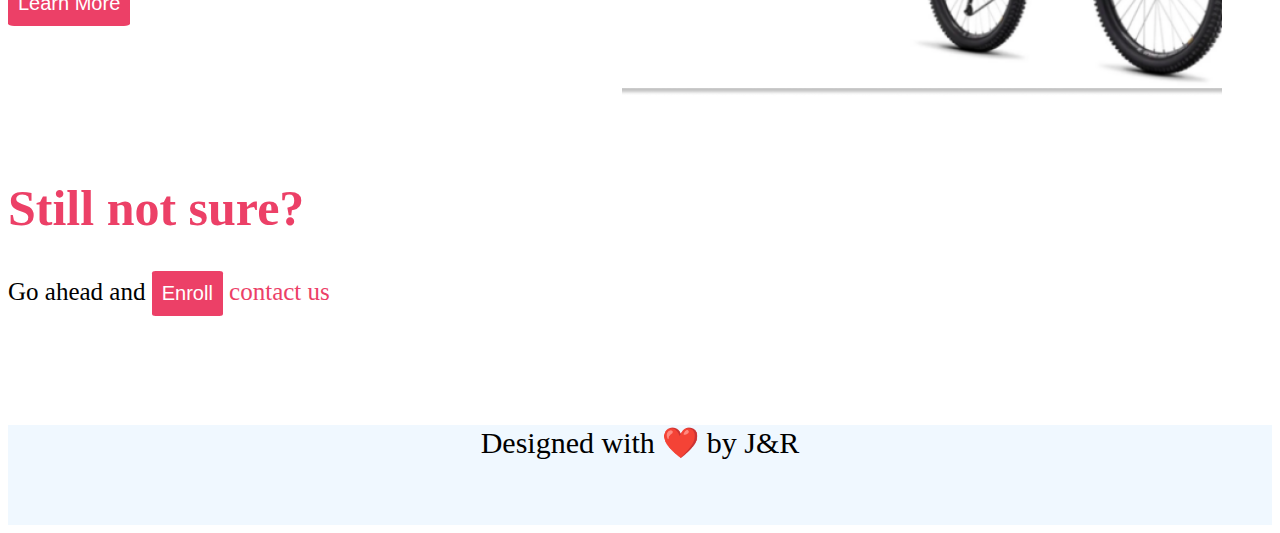
==== commit 966a8076: "designed the Enroll button to the right hand side of the Nav Bar" ====
--- a/index.html
+++ b/index.html
@@ -10,13 +10,19 @@
 <body>
     <header>
         <div class="bar">
-            <a class="mor">Moringa</a> <a class="nav">School</a>
-            <a class="cour">Courses</a>
-            <a class="cour">Our Projects</a>
-            <a class="cour">Stories</a>
-            <button class="btn">Enroll</button>
+            <ul>
+                <li><a class="mor">Moringa</a> <a class="nav">School</a></li>
+                <li><a class="cour">Courses</a></li>
+                <li><a class="cour">Our Projects</a></li>
+                <li><a class="cour">Stories</a></li>
+                <li style="float:right" ><button class="btn">Enroll</button></li>
+            </ul>
         </div>
     </header>
+    <br>
+    <br>
+    <br>
+    <br>
     <div class="p1">
         <p class="p1">
             <img class="img1" src="assets/images/image1.png" alt="IMG">
@@ -185,7 +191,7 @@
     <br>
     <br>
     <br>
-    <h4><a class="stor"><strong>Projects</strong></a> It's hopefully, a good one</h4>
+    <p><a class="stor"><strong>Projects</strong></a> It's hopefully, a good one</p>
     <div class="p1">
         <p>
             <div clas="gfg">
--- a/assets/css/style.css
+++ b/assets/css/style.css
@@ -1,6 +1,7 @@
 body{
     font-family: 'Nunito';
     object-fit: contain;
+    float: center;
 }
 .nav{
     font-size: 30px;
@@ -127,7 +128,8 @@
     box-shadow: 0 4px 8px 0 rgba(0, 0, 0, 0.2); 
     padding: 16px;
     text-align: center;
-    background-color: #f1f1f1;
+    background-color: white;
+    border: hidden;
 
   }
 .row {
@@ -137,7 +139,7 @@
 .img1{
     float: right;
     height: 300px;
-    width: 600px;
+    width: 500px;
     margin: 0px 0px 15px 20px;
     object-fit: cover;
 }
@@ -196,7 +198,17 @@
 .img8{
     float: center;
     height: 200px;
-    width: 320px;
-    margin: 0px 50px 15px 20px;
-    object-fit: cover;
-}+    width: 300px;
+    margin: 10px 50px 15px 20px;
+    object-fit: cover;
+}
+li{
+    display: inline;
+    border-right: 1px #bbb;
+}
+li:last-child {
+    border-right: none;
+  }
+.x-scroll-disabled {
+    overflow-x: hidden;
+    }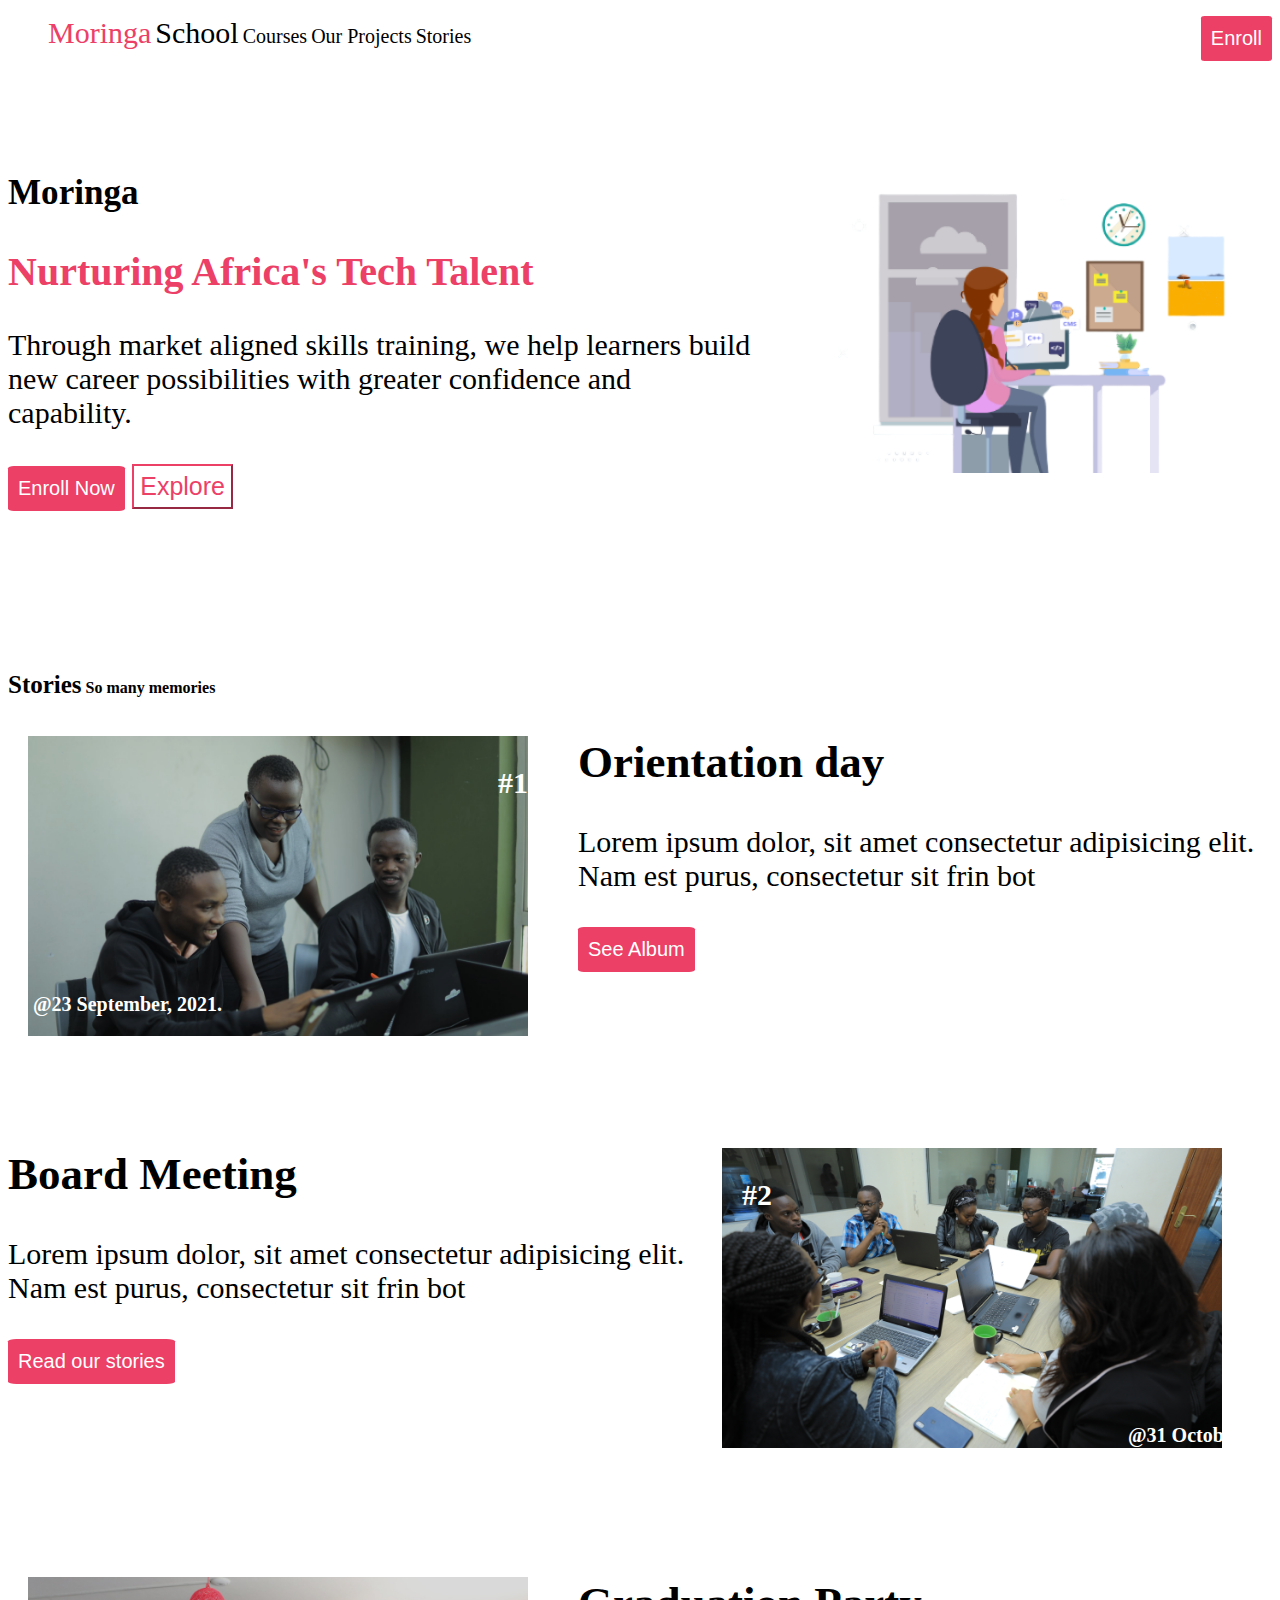
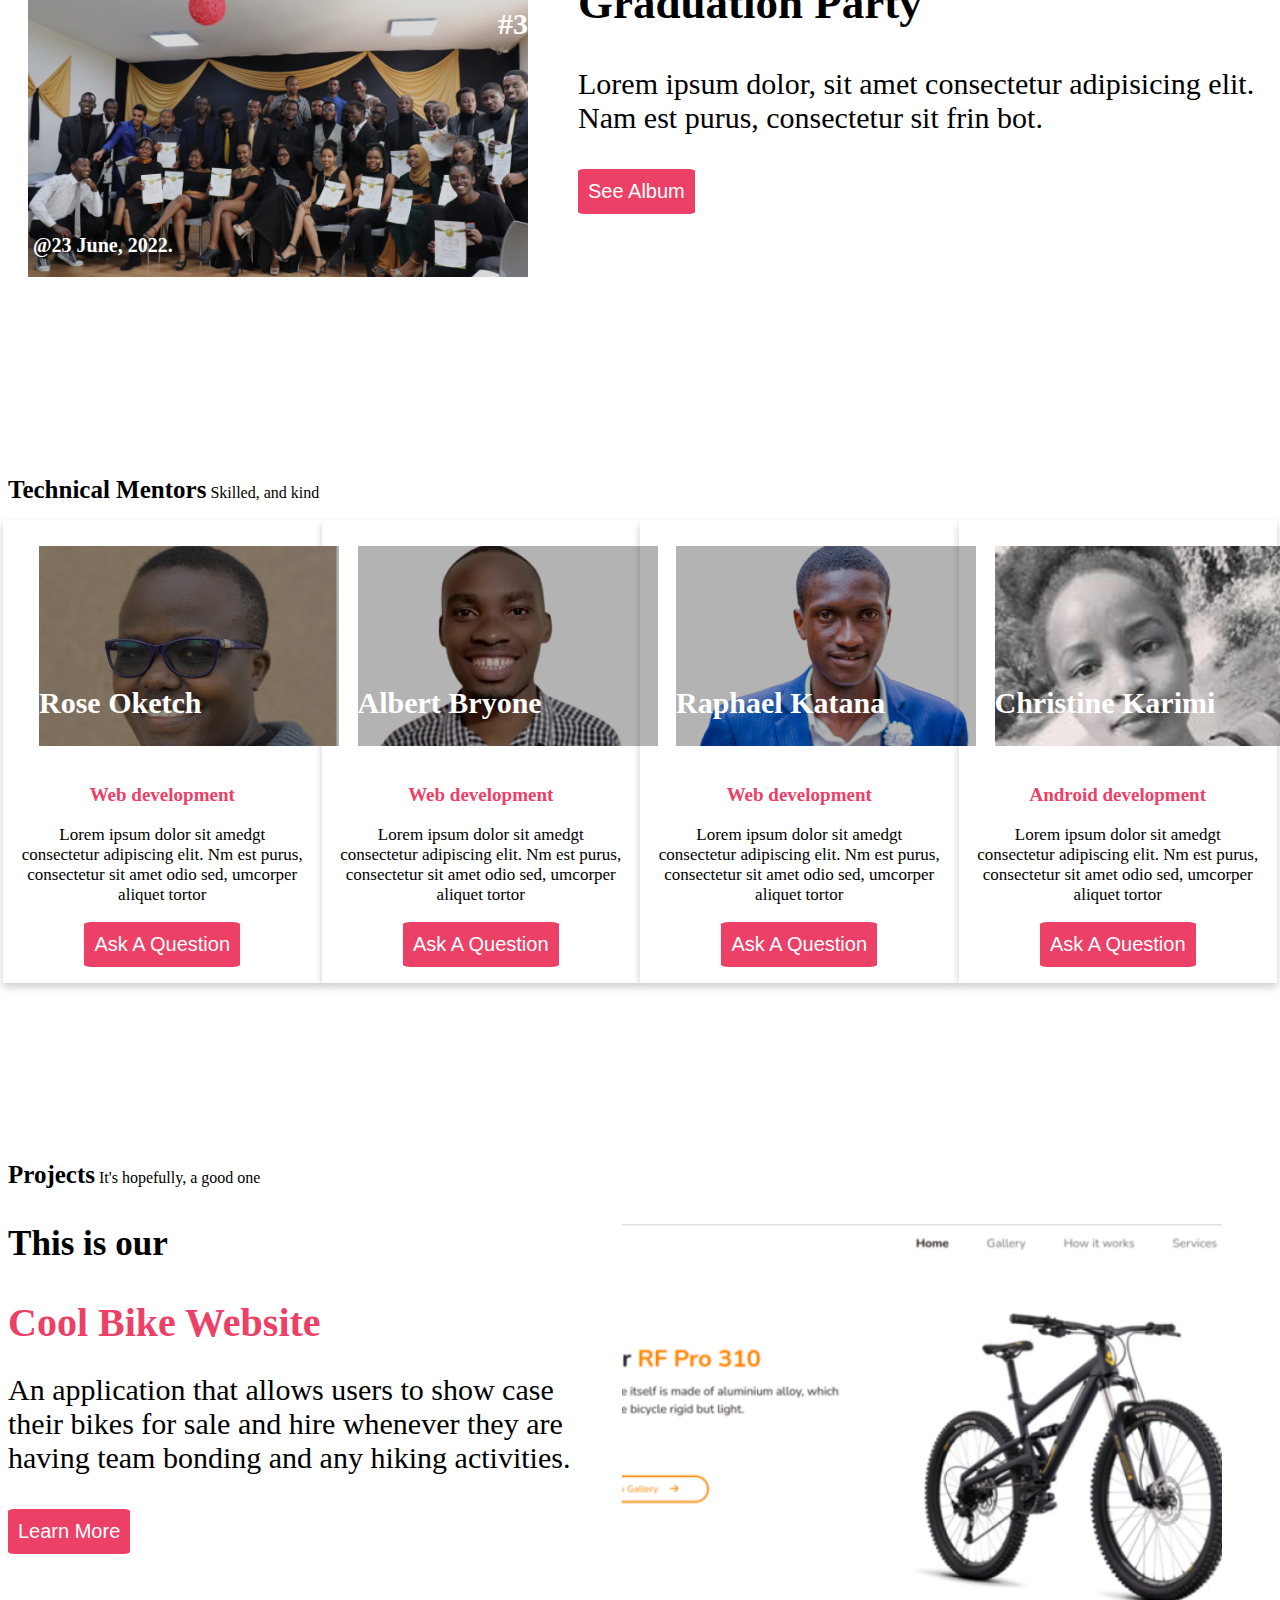
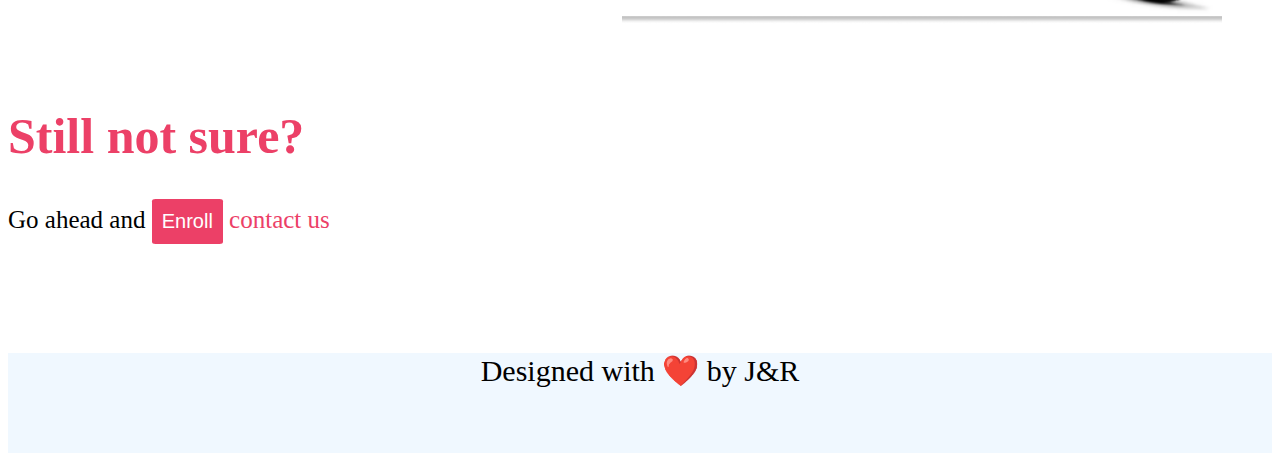
==== commit 1640d348: "added description of the website landing page to README.md file" ====
--- a/index.html
+++ b/index.html
@@ -27,7 +27,7 @@
         <p class="p1">
             <img class="img1" src="assets/images/image1.png" alt="IMG">
             <h3>Moringa</h3>
-            <h1 class="nurture">Nurturing Africa's Tech Talent</h1>
+            <h2 class="nurture">Nurturing Africa's Tech Talent</h2>
             <div>
                 Through market aligned skills training, we help learners build new career possibilities with greater confidence and capability.
                 <br>
@@ -57,7 +57,7 @@
                     #1
                 </h3>
             </div>
-            <h1>Orientation day</h1>
+            <h2>Orientation day</h2>
             Lorem ipsum dolor, sit amet consectetur adipisicing elit. Nam est purus, consectetur sit frin bot
             <br>
             <br>
@@ -82,7 +82,7 @@
                     #2
                 </h3>
             </div>
-            <h1>Board Meeting</h1>
+            <h2>Board Meeting</h2>
             Lorem ipsum dolor, sit amet consectetur adipisicing elit. Nam est purus, consectetur sit frin bot
             <br>
             <br>
@@ -107,7 +107,7 @@
                     #3
                 </h3>
             </div>
-            <h1>Graduation Party</h1>
+            <h2>Graduation Party</h2>
             Lorem ipsum dolor, sit amet consectetur adipisicing elit. Nam est purus, consectetur sit frin bot.
             <br>
             <br>
@@ -126,7 +126,7 @@
     <br>
     <br>
     <br>
-    <h4><a class="stor"><strong>Technical Mentors</strong></a> Skilled, and kind</h4>
+    <p><a class="stor"><strong>Technical Mentors</strong></a> Skilled, and kind</p>
     <div class="row">
         <div class="column">
             <div class="card">
@@ -194,7 +194,7 @@
     <p><a class="stor"><strong>Projects</strong></a> It's hopefully, a good one</p>
     <div class="p1">
         <p>
-            <div clas="gfg">
+            <div class="gfg">
                 <img class="img9" src="assets/images/image 9.png" alt="IMG">
             </div>
             <h3>This is our</h3>
--- a/assets/css/style.css
+++ b/assets/css/style.css
@@ -11,7 +11,7 @@
 }
 .cour{
     font-size: 20px;
-    text-align: right;
+    text-align: center;
 }
 .btn{
     font-size: 20px;
@@ -66,7 +66,7 @@
 .bm{
     position: absolute;
     top: 250px;
-    left: 1250px;
+    left: 1120px;
     color: white;
     font-size: 20px;
     font: 'Nunito';
